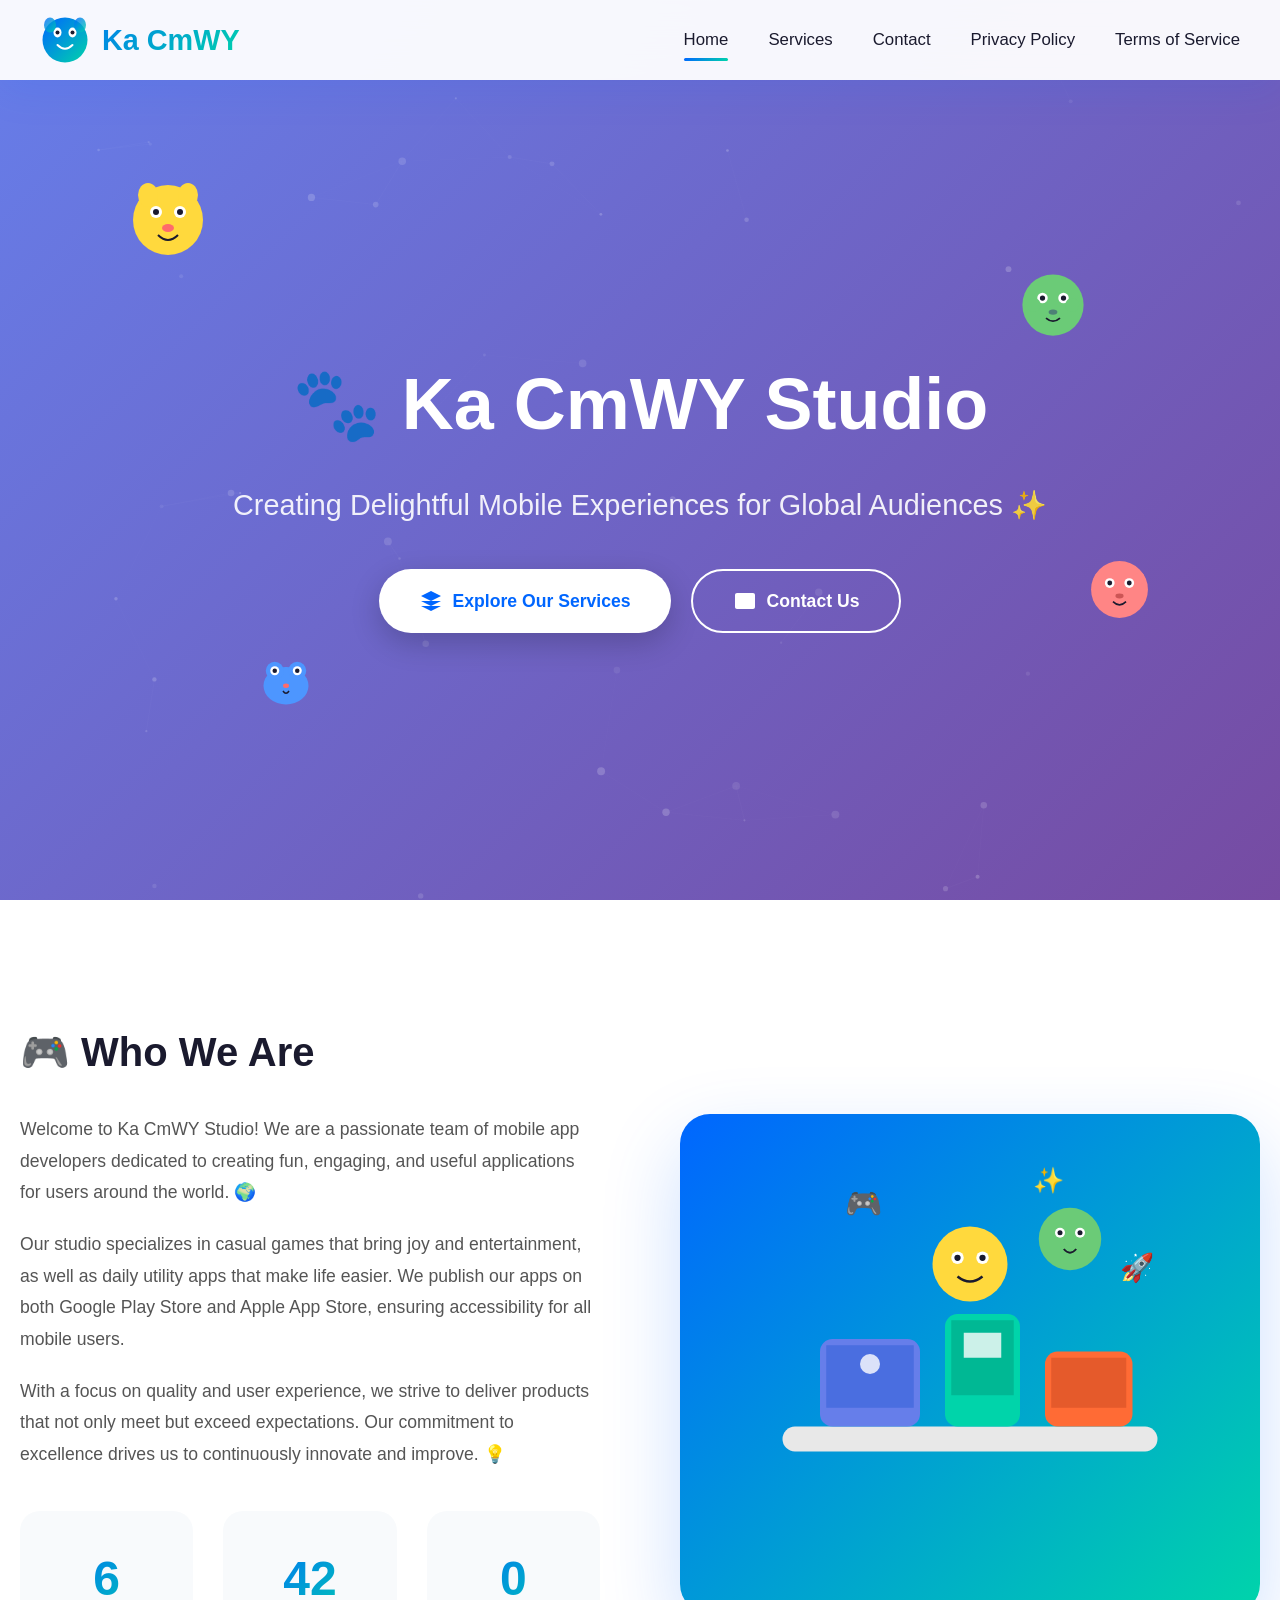
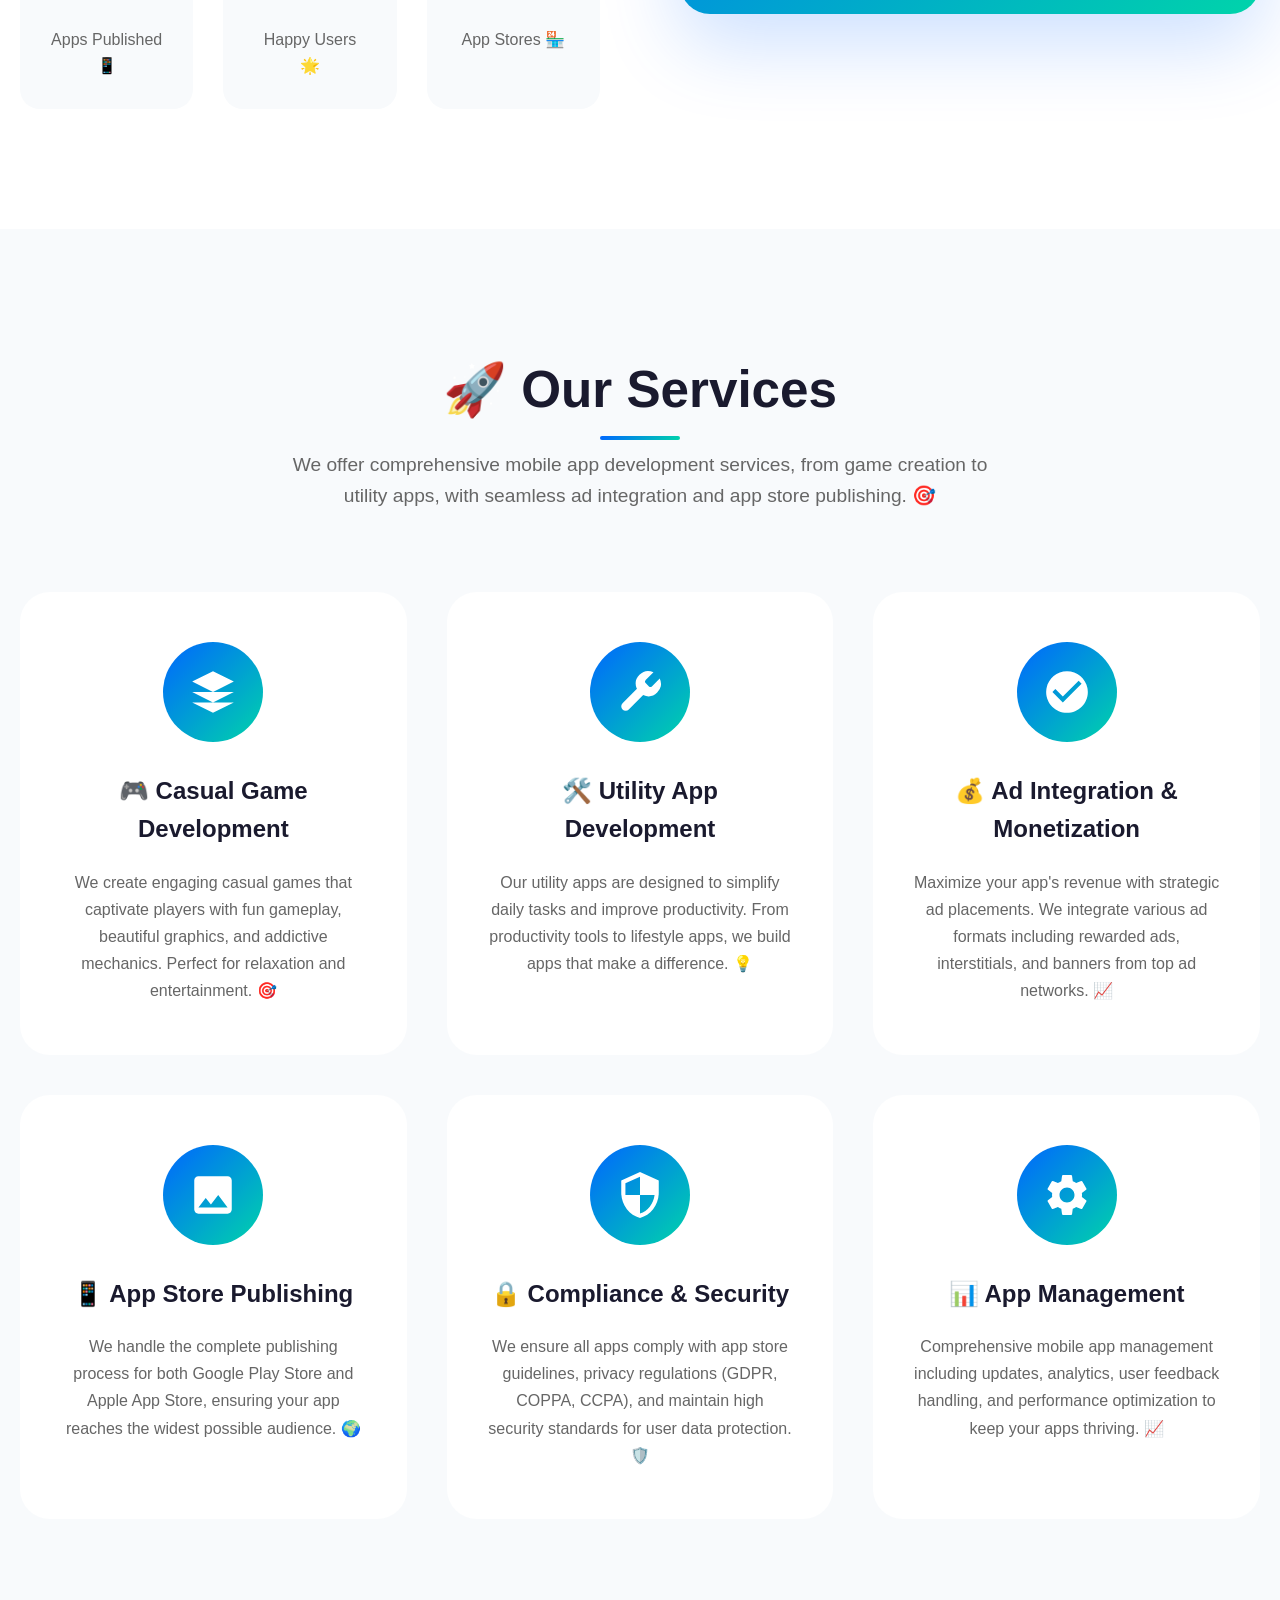
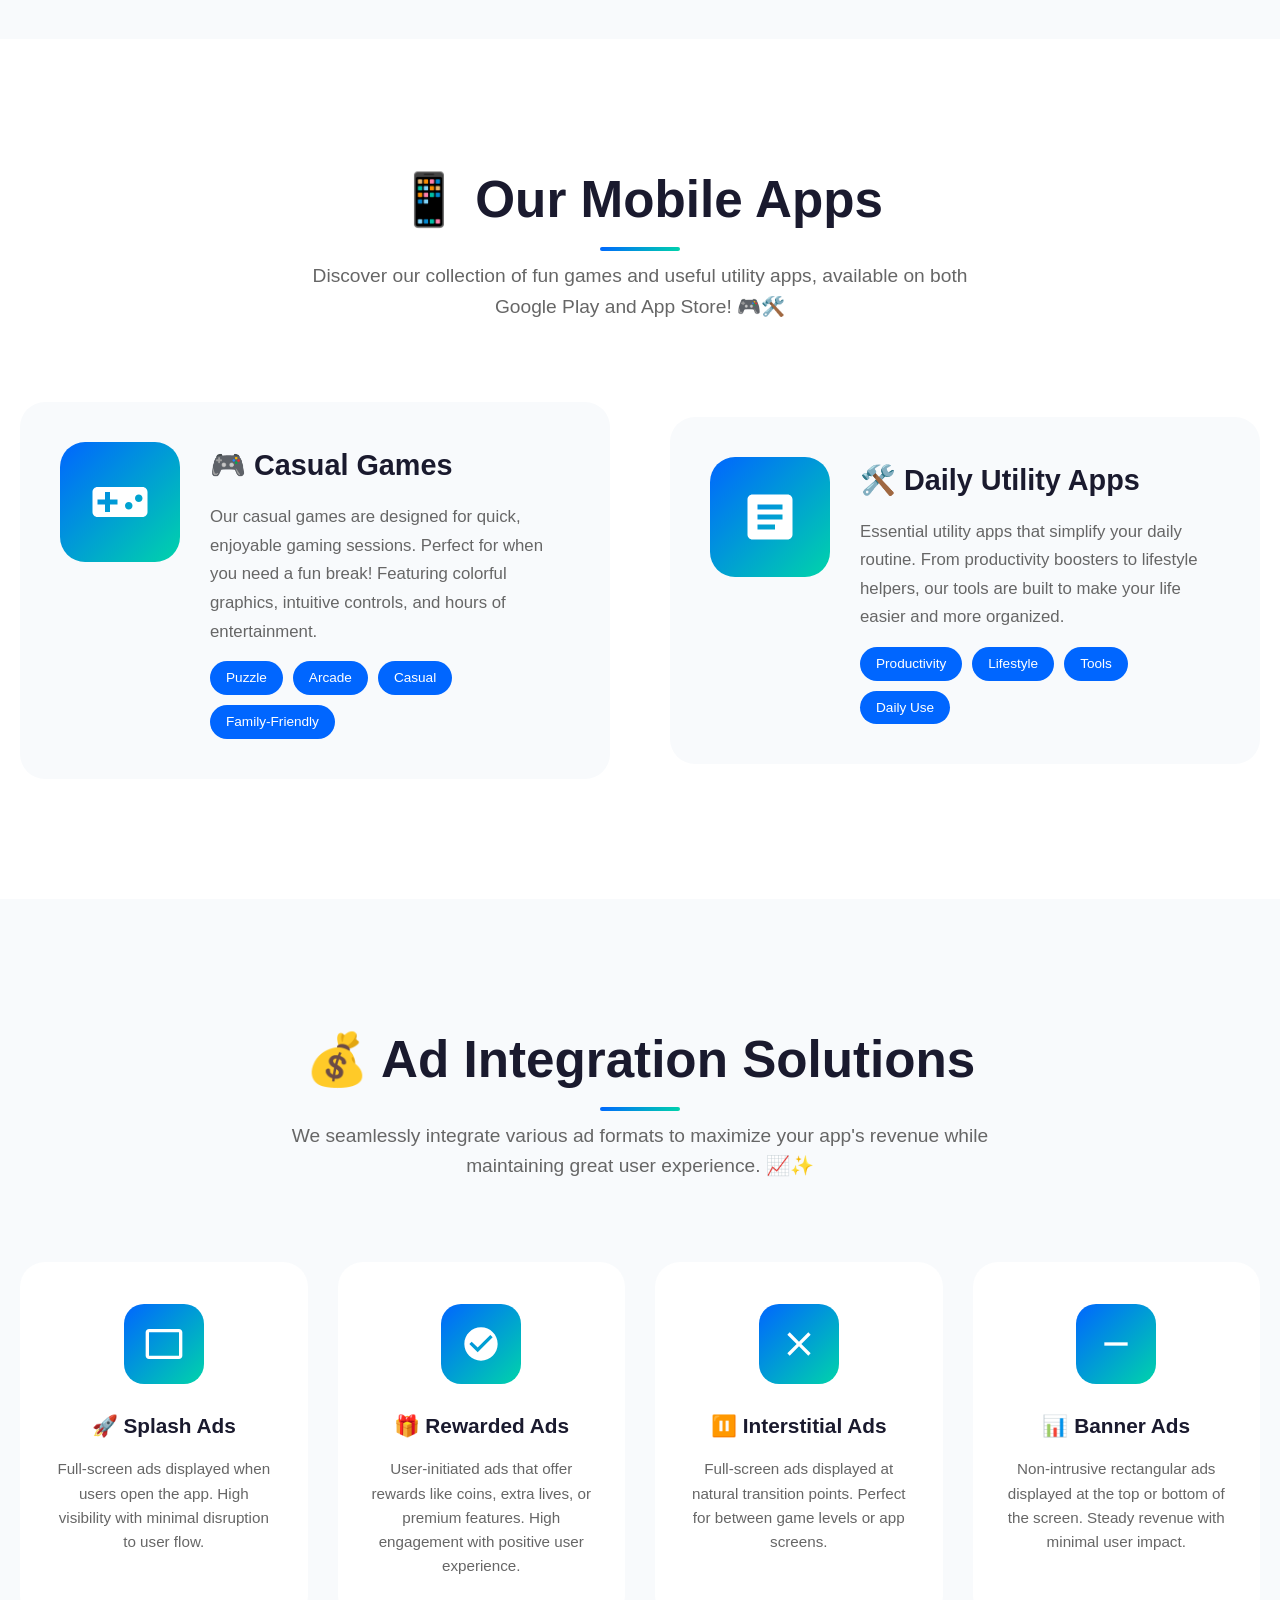
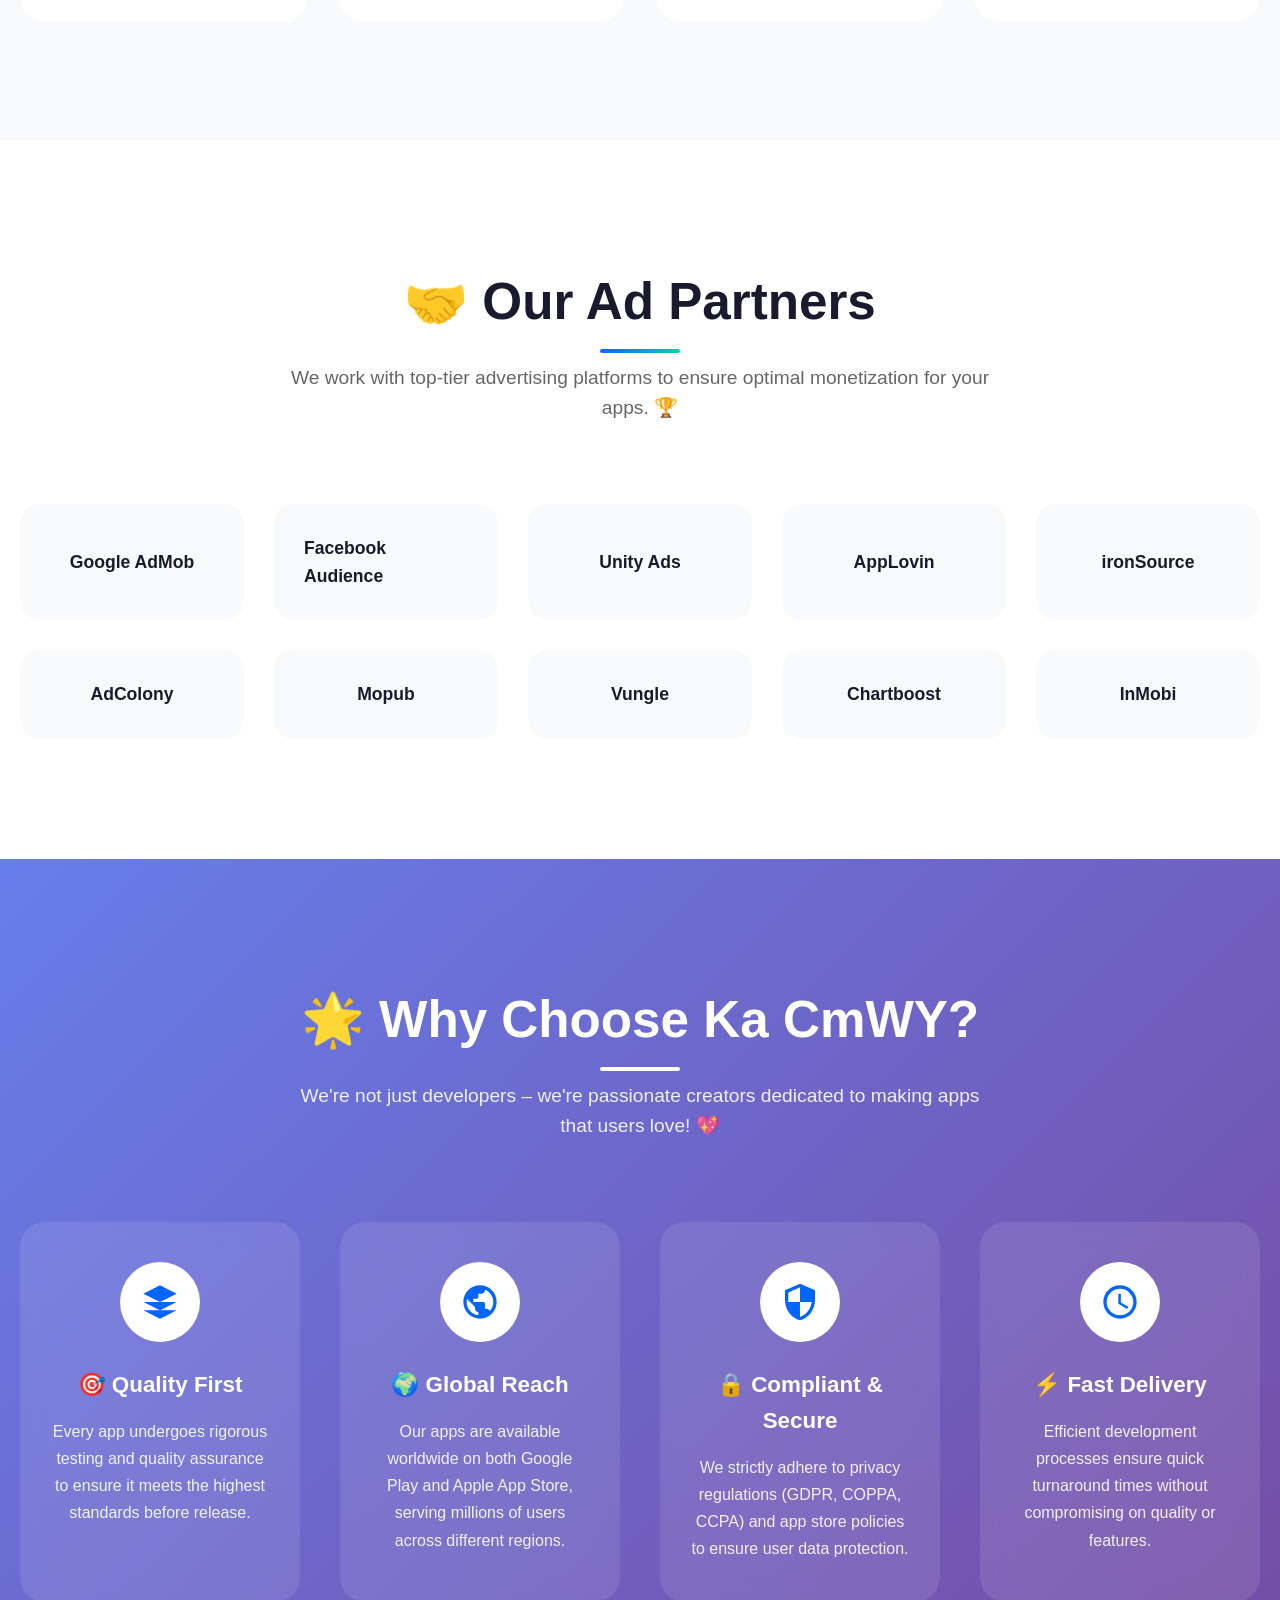
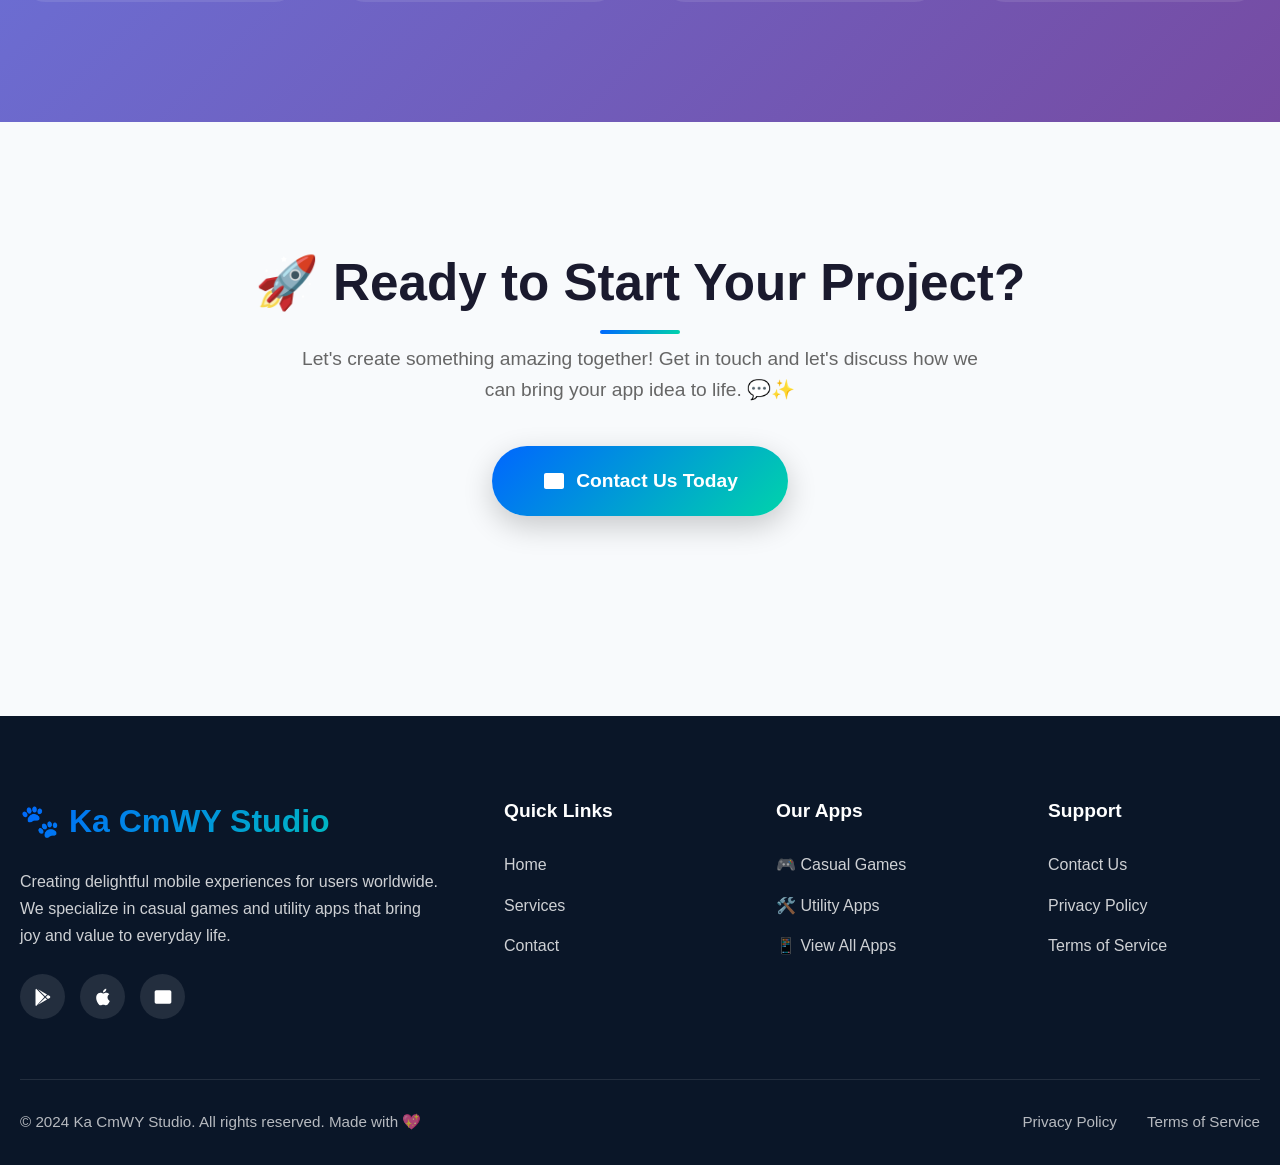
==== index.html @ 4467247e "Initial commit: Ka CmWY Studio website - Complete with all pages, privacy policy, terms of service, " ====
<!DOCTYPE html>
<html lang="en">
<head>
    <meta charset="UTF-8">
    <meta name="viewport" content="width=device-width, initial-scale=1.0">
    <meta name="description" content="Ka CmWY Studio - Creative mobile app development studio specializing in casual games and daily utility apps. Published on Google Play and App Store.">
    <meta name="keywords" content="mobile app development, casual games, utility apps, Android apps, iOS apps, Google Play, App Store, game development">
    <meta name="author" content="Ka CmWY Studio">
    <meta name="robots" content="index, follow">
    
    <!-- Open Graph / Facebook -->
    <meta property="og:type" content="website">
    <meta property="og:url" content="https://gwaosia.com/">
    <meta property="og:title" content="Ka CmWY Studio - Creative Mobile App Development">
    <meta property="og:description" content="Ka CmWY Studio - Creative mobile app development studio specializing in casual games and daily utility apps.">
    <meta property="og:image" content="https://gwaosia.com/images/og-image.png">
    
    <!-- Twitter -->
    <meta name="twitter:card" content="summary_large_image">
    <meta name="twitter:url" content="https://gwaosia.com/">
    <meta name="twitter:title" content="Ka CmWY Studio - Creative Mobile App Development">
    <meta name="twitter:description" content="Ka CmWY Studio - Creative mobile app development studio specializing in casual games and daily utility apps.">
    <meta name="twitter:image" content="https://gwaosia.com/images/og-image.png">
    
    <!-- Canonical URL -->
    <link rel="canonical" href="https://gwaosia.com/">
    
    <title>Ka CmWY Studio - Creative Mobile App Development</title>
    
    <!-- Favicon -->
    <link rel="icon" type="image/svg+xml" href="data:image/svg+xml,<svg xmlns='http://www.w3.org/2000/svg' viewBox='0 0 100 100'><text y='.9em' font-size='90'>🐾</text></svg>">
    
    <!-- Stylesheets -->
    <link rel="stylesheet" href="css/style.css">
    
    <!-- Structured Data -->
    <script type="application/ld+json">
    {
        "@context": "https://schema.org",
        "@type": "Organization",
        "name": "Ka CmWY Studio",
        "url": "https://gwaosia.com/",
        "logo": "https://gwaosia.com/images/logo.svg",
        "description": "Creative mobile app development studio specializing in casual games and daily utility apps.",
        "email": "kiann@arthurwisdom.lol",
        "sameAs": [
            "https://play.google.com/store/apps/dev?id=123456789",
            "https://apps.apple.com/us/developer/kacmwy-studio/id123456789"
        ]
    }
    </script>
</head>
<body>
    <!-- Navigation -->
    <nav class="navbar">
        <div class="nav-container">
            <a href="/" class="logo">
                <svg viewBox="0 0 100 100" width="50" height="50">
                    <circle cx="50" cy="50" r="45" fill="url(#logoGradient)"/>
                    <ellipse cx="35" cy="35" rx="8" ry="10" fill="white"/>
                    <ellipse cx="65" cy="35" rx="8" ry="10" fill="white"/>
                    <circle cx="35" cy="35" r="4" fill="#1A1A2E" class="animal-eyes"/>
                    <circle cx="65" cy="35" r="4" fill="#1A1A2E" class="animal-eyes"/>
                    <path d="M35 60 Q50 75 65 60" stroke="white" stroke-width="4" fill="none" stroke-linecap="round"/>
                    <ellipse cx="20" cy="20" rx="12" ry="15" fill="url(#logoGradient)" opacity="0.8"/>
                    <ellipse cx="80" cy="20" rx="12" ry="15" fill="url(#logoGradient)" opacity="0.8"/>
                    <defs>
                        <linearGradient id="logoGradient" x1="0%" y1="0%" x2="100%" y2="100%">
                            <stop offset="0%" style="stop-color:#0066FF"/>
                            <stop offset="100%" style="stop-color:#00D4AA"/>
                        </linearGradient>
                    </defs>
                </svg>
                Ka CmWY
            </a>
            
            <div class="nav-links">
                <a href="/" class="active">Home</a>
                <a href="services.html">Services</a>
                <a href="contact.html">Contact</a>
                <a href="privacy.html">Privacy Policy</a>
                <a href="terms.html">Terms of Service</a>
            </div>
            
            <div class="nav-toggle">
                <span></span>
                <span></span>
                <span></span>
            </div>
        </div>
    </nav>

    <!-- Hero Section -->
    <section class="hero">
        <!-- Cute Animal Decorations -->
        <div class="cute-animal cute-animal-1">
            <svg viewBox="0 0 80 80" width="80" height="80">
                <circle cx="40" cy="40" r="35" fill="#FFD93D"/>
                <circle cx="28" cy="32" r="6" fill="white"/>
                <circle cx="52" cy="32" r="6" fill="white"/>
                <circle cx="28" cy="32" r="3" fill="#1A1A2E" class="animal-eyes"/>
                <circle cx="52" cy="32" r="3" fill="#1A1A2E" class="animal-eyes"/>
                <ellipse cx="40" cy="48" rx="6" ry="4" fill="#FF6B6B"/>
                <path d="M30 55 Q40 65 50 55" stroke="#1A1A2E" stroke-width="2" fill="none"/>
                <ellipse cx="20" cy="15" rx="10" ry="12" fill="#FFD93D"/>
                <ellipse cx="60" cy="15" rx="10" ry="12" fill="#FFD93D"/>
            </svg>
        </div>
        
        <div class="cute-animal cute-animal-2">
            <svg viewBox="0 0 80 80" width="70" height="70">
                <circle cx="40" cy="40" r="35" fill="#6BCB77"/>
                <circle cx="28" cy="32" r="6" fill="white"/>
                <circle cx="52" cy="32" r="6" fill="white"/>
                <circle cx="28" cy="32" r="3" fill="#1A1A2E" class="animal-eyes"/>
                <circle cx="52" cy="32" r="3" fill="#1A1A2E" class="animal-eyes"/>
                <ellipse cx="40" cy="48" rx="5" ry="3" fill="#4D8076"/>
                <path d="M32 55 Q40 62 48 55" stroke="#1A1A2E" stroke-width="2" fill="none"/>
                <circle cx="18" cy="40" r="8" fill="#6BCB77"/>
                <circle cx="62" cy="40" r="8" fill="#6BCB77"/>
            </svg>
        </div>
        
        <div class="cute-animal cute-animal-3">
            <svg viewBox="0 0 80 80" width="60" height="60">
                <ellipse cx="40" cy="45" rx="30" ry="25" fill="#4D96FF"/>
                <circle cx="25" cy="25" r="12" fill="#4D96FF"/>
                <circle cx="55" cy="25" r="12" fill="#4D96FF"/>
                <circle cx="25" cy="25" r="6" fill="white"/>
                <circle cx="55" cy="25" r="6" fill="white"/>
                <circle cx="25" cy="25" r="3" fill="#1A1A2E" class="animal-eyes"/>
                <circle cx="55" cy="25" r="3" fill="#1A1A2E" class="animal-eyes"/>
                <ellipse cx="40" cy="45" rx="4" ry="3" fill="#FF6B6B"/>
                <path d="M36 52 Q40 58 44 52" stroke="#1A1A2E" stroke-width="2" fill="none"/>
            </svg>
        </div>
        
        <div class="cute-animal cute-animal-4">
            <svg viewBox="0 0 80 80" width="65" height="65">
                <circle cx="40" cy="40" r="35" fill="#FF8585"/>
                <circle cx="28" cy="32" r="6" fill="white"/>
                <circle cx="52" cy="32" r="6" fill="white"/>
                <circle cx="28" cy="32" r="3" fill="#1A1A2E" class="animal-eyes"/>
                <circle cx="52" cy="32" r="3" fill="#1A1A2E" class="animal-eyes"/>
                <ellipse cx="40" cy="48" rx="5" ry="3" fill="#CC5555"/>
                <path d="M32 55 Q40 63 48 55" stroke="#1A1A2E" stroke-width="2" fill="none"/>
                <path d="M15 30 Q10 20 20 25" stroke="#FF8585" stroke-width="8" fill="none" stroke-linecap="round"/>
                <path d="M65 30 Q70 20 60 25" stroke="#FF8585" stroke-width="8" fill="none" stroke-linecap="round"/>
            </svg>
        </div>
        
        <div class="hero-content">
            <h1 class="hero-title">🐾 Ka CmWY Studio</h1>
            <p class="hero-subtitle">Creating Delightful Mobile Experiences for Global Audiences ✨</p>
            <div class="hero-cta">
                <a href="services.html" class="btn btn-primary">
                    <svg viewBox="0 0 24 24" width="24" height="24" fill="currentColor">
                        <path d="M12 2L2 7l10 5 10-5-10-5zM2 17l10 5 10-5M2 12l10 5 10-5"/>
                    </svg>
                    Explore Our Services
                </a>
                <a href="contact.html" class="btn btn-secondary">
                    <svg viewBox="0 0 24 24" width="24" height="24" fill="currentColor">
                        <path d="M4 4h16c1.1 0 2 .9 2 2v12c0 1.1-.9 2-2 2H4c-1.1 0-2-.9-2-2V6c0-1.1.9-2 2-2z"/>
                        <polyline points="22,6 12,13 2,6"/>
                    </svg>
                    Contact Us
                </a>
            </div>
        </div>
    </section>

    <!-- About Section -->
    <section class="section about">
        <div class="container">
            <div class="about-content">
                <div class="about-text scroll-animate" data-animation="fadeInLeft">
                    <h3>🎮 Who We Are</h3>
                    <p>
                        Welcome to Ka CmWY Studio! We are a passionate team of mobile app developers dedicated to creating fun, engaging, and useful applications for users around the world. 🌍
                    </p>
                    <p>
                        Our studio specializes in casual games that bring joy and entertainment, as well as daily utility apps that make life easier. We publish our apps on both Google Play Store and Apple App Store, ensuring accessibility for all mobile users.
                    </p>
                    <p>
                        With a focus on quality and user experience, we strive to deliver products that not only meet but exceed expectations. Our commitment to excellence drives us to continuously innovate and improve. 💡
                    </p>
                    
                    <div class="about-stats">
                        <div class="stat-item">
                            <div class="stat-number" data-target="15">0</div>
                            <div class="stat-label">Apps Published 📱</div>
                        </div>
                        <div class="stat-item">
                            <div class="stat-number" data-target="100">0</div>
                            <div class="stat-label">Happy Users 🌟</div>
                        </div>
                        <div class="stat-item">
                            <div class="stat-number" data-target="2">0</div>
                            <div class="stat-label">App Stores 🏪</div>
                        </div>
                    </div>
                </div>
                
                <div class="about-visual scroll-animate" data-animation="fadeInRight">
                    <div class="about-image-container">
                        <div class="about-image">
                            <svg viewBox="0 0 400 400" width="100%" height="100%">
                                <!-- Studio workspace illustration -->
                                <rect x="50" y="250" width="300" height="20" fill="#E8E8E8" rx="10"/>
                                <rect x="80" y="180" width="80" height="70" fill="#667eea" rx="10"/>
                                <rect x="85" y="185" width="70" height="50" fill="#4A6EE0"/>
                                <circle cx="120" cy="200" r="8" fill="white" opacity="0.8"/>
                                
                                <rect x="180" y="160" width="60" height="90" fill="#00D4AA" rx="10"/>
                                <rect x="185" y="165" width="50" height="60" fill="#00B894"/>
                                <rect x="195" y="175" width="30" height="20" fill="white" opacity="0.8"/>
                                
                                <rect x="260" y="190" width="70" height="60" fill="#FF6B35" rx="10"/>
                                <rect x="265" y="195" width="60" height="40" fill="#E55A2B"/>
                                
                                <!-- Cute characters -->
                                <circle cx="200" cy="120" r="30" fill="#FFD93D"/>
                                <circle cx="190" cy="115" r="5" fill="white"/>
                                <circle cx="210" cy="115" r="5" fill="white"/>
                                <circle cx="190" cy="115" r="2.5" fill="#1A1A2E"/>
                                <circle cx="210" cy="115" r="2.5" fill="#1A1A2E"/>
                                <path d="M190 130 Q200 138 210 130" stroke="#1A1A2E" stroke-width="2" fill="none"/>
                                
                                <circle cx="280" cy="100" r="25" fill="#6BCB77"/>
                                <circle cx="272" cy="95" r="4" fill="white"/>
                                <circle cx="288" cy="95" r="4" fill="white"/>
                                <circle cx="272" cy="95" r="2" fill="#1A1A2E"/>
                                <circle cx="288" cy="95" r="2" fill="#1A1A2E"/>
                                <path d="M275 108 Q280 114 285 108" stroke="#1A1A2E" stroke-width="1.5" fill="none"/>
                                
                                <!-- Floating elements -->
                                <text x="100" y="80" font-size="24">🎮</text>
                                <text x="250" y="60" font-size="20">✨</text>
                                <text x="320" y="130" font-size="22">🚀</text>
                            </svg>
                        </div>
                    </div>
                </div>
            </div>
        </div>
    </section>

    <!-- Services Section -->
    <section class="section services">
        <div class="container">
            <div class="section-header scroll-animate">
                <h2 class="section-title">🚀 Our Services</h2>
                <p class="section-description">
                    We offer comprehensive mobile app development services, from game creation to utility apps, with seamless ad integration and app store publishing. 🎯
                </p>
            </div>
            
            <div class="services-grid">
                <div class="service-card scroll-animate" data-animation="fadeInUp">
                    <div class="service-icon">
                        <svg viewBox="0 0 24 24">
                            <path d="M12 2L2 7l10 5 10-5-10-5zM2 17l10 5 10-5M2 12l10 5 10-5"/>
                        </svg>
                    </div>
                    <h3 class="service-title">🎮 Casual Game Development</h3>
                    <p class="service-description">
                        We create engaging casual games that captivate players with fun gameplay, beautiful graphics, and addictive mechanics. Perfect for relaxation and entertainment. 🎯
                    </p>
                </div>
                
                <div class="service-card scroll-animate" data-animation="fadeInUp" style="animation-delay: 0.2s;">
                    <div class="service-icon">
                        <svg viewBox="0 0 24 24">
                            <path d="M14.7 6.3a1 1 0 0 0 0 1.4l1.6 1.6a1 1 0 0 0 1.4 0l3.77-3.77a6 6 0 0 1-7.94 7.94l-6.91 6.91a2.12 2.12 0 0 1-3-3l6.91-6.91a6 6 0 0 1 7.94-7.94l-3.76 3.76z"/>
                        </svg>
                    </div>
                    <h3 class="service-title">🛠️ Utility App Development</h3>
                    <p class="service-description">
                        Our utility apps are designed to simplify daily tasks and improve productivity. From productivity tools to lifestyle apps, we build apps that make a difference. 💡
                    </p>
                </div>
                
                <div class="service-card scroll-animate" data-animation="fadeInUp" style="animation-delay: 0.4s;">
                    <div class="service-icon">
                        <svg viewBox="0 0 24 24">
                            <path d="M12 2C6.48 2 2 6.48 2 12s4.48 10 10 10 10-4.48 10-10S17.52 2 12 2zm-2 15l-5-5 1.41-1.41L10 14.17l7.59-7.59L19 8l-9 9z"/>
                        </svg>
                    </div>
                    <h3 class="service-title">💰 Ad Integration & Monetization</h3>
                    <p class="service-description">
                        Maximize your app's revenue with strategic ad placements. We integrate various ad formats including rewarded ads, interstitials, and banners from top ad networks. 📈
                    </p>
                </div>
                
                <div class="service-card scroll-animate" data-animation="fadeInUp">
                    <div class="service-icon">
                        <svg viewBox="0 0 24 24">
                            <path d="M21 19V5c0-1.1-.9-2-2-2H5c-1.1 0-2 .9-2 2v14c0 1.1.9 2 2 2h14c1.1 0 2-.9 2-2zM8.5 13.5l2.5 3.01L14.5 12l4.5 6H5l3.5-4.5z"/>
                        </svg>
                    </div>
                    <h3 class="service-title">📱 App Store Publishing</h3>
                    <p class="service-description">
                        We handle the complete publishing process for both Google Play Store and Apple App Store, ensuring your app reaches the widest possible audience. 🌍
                    </p>
                </div>
                
                <div class="service-card scroll-animate" data-animation="fadeInUp" style="animation-delay: 0.2s;">
                    <div class="service-icon">
                        <svg viewBox="0 0 24 24">
                            <path d="M12 1L3 5v6c0 5.55 3.84 10.74 9 12 5.16-1.26 9-6.45 9-12V5l-9-4zm0 10.99h7c-.53 4.12-3.28 7.79-7 8.94V12H5V6.3l7-3.11v8.8z"/>
                        </svg>
                    </div>
                    <h3 class="service-title">🔒 Compliance & Security</h3>
                    <p class="service-description">
                        We ensure all apps comply with app store guidelines, privacy regulations (GDPR, COPPA, CCPA), and maintain high security standards for user data protection. 🛡️
                    </p>
                </div>
                
                <div class="service-card scroll-animate" data-animation="fadeInUp" style="animation-delay: 0.4s;">
                    <div class="service-icon">
                        <svg viewBox="0 0 24 24">
                            <path d="M19.14 12.94c.04-.31.06-.63.06-.94 0-.31-.02-.63-.06-.94l2.03-1.58c.18-.14.23-.41.12-.61l-1.92-3.32c-.12-.22-.37-.29-.59-.22l-2.39.96c-.5-.38-1.03-.7-1.62-.94l-.36-2.54c-.04-.24-.24-.41-.48-.41h-3.84c-.24 0-.43.17-.47.41l-.36 2.54c-.59.24-1.13.57-1.62.94l-2.39-.96c-.22-.08-.47 0-.59.22L2.74 8.87c-.12.21-.08.47.12.61l2.03 1.58c-.04.31-.06.63-.06.94s.02.63.06.94l-2.03 1.58c-.18.14-.23.41-.12.61l1.92 3.32c.12.22.37.29.59.22l2.39-.96c.5.38 1.03.7 1.62.94l.36 2.54c.05.24.24.41.48.41h3.84c.24 0 .44-.17.47-.41l.36-2.54c.59-.24 1.13-.56 1.62-.94l2.39.96c.22.08.47 0 .59-.22l1.92-3.32c.12-.22.07-.47-.12-.61l-2.01-1.58zM12 15.6c-1.98 0-3.6-1.62-3.6-3.6s1.62-3.6 3.6-3.6 3.6 1.62 3.6 3.6-1.62 3.6-3.6 3.6z"/>
                        </svg>
                    </div>
                    <h3 class="service-title">📊 App Management</h3>
                    <p class="service-description">
                        Comprehensive mobile app management including updates, analytics, user feedback handling, and performance optimization to keep your apps thriving. 📈
                    </p>
                </div>
            </div>
        </div>
    </section>

    <!-- Apps Showcase Section -->
    <section class="section apps-showcase">
        <div class="container">
            <div class="section-header scroll-animate">
                <h2 class="section-title">📱 Our Mobile Apps</h2>
                <p class="section-description">
                    Discover our collection of fun games and useful utility apps, available on both Google Play and App Store! 🎮🛠️
                </p>
            </div>
            
            <div class="apps-grid">
                <div class="app-item scroll-animate" data-animation="fadeInLeft">
                    <div class="app-icon-large">
                        <svg viewBox="0 0 24 24">
                            <path d="M21 6H3c-1.1 0-2 .9-2 2v8c0 1.1.9 2 2 2h18c1.1 0 2-.9 2-2V8c0-1.1-.9-2-2-2zm-10 7H8v3H6v-3H3v-2h3V8h2v3h3v2zm4.5 2c-.83 0-1.5-.67-1.5-1.5s.67-1.5 1.5-1.5 1.5.67 1.5 1.5-.67 1.5-1.5 1.5zm4-3c-.83 0-1.5-.67-1.5-1.5S18.67 9 19.5 9s1.5.67 1.5 1.5-.67 1.5-1.5 1.5z"/>
                        </svg>
                    </div>
                    <div class="app-info">
                        <h3>🎮 Casual Games</h3>
                        <p>
                            Our casual games are designed for quick, enjoyable gaming sessions. Perfect for when you need a fun break! Featuring colorful graphics, intuitive controls, and hours of entertainment.
                        </p>
                        <div class="app-tags">
                            <span class="app-tag">Puzzle</span>
                            <span class="app-tag">Arcade</span>
                            <span class="app-tag">Casual</span>
                            <span class="app-tag">Family-Friendly</span>
                        </div>
                    </div>
                </div>
                
                <div class="app-item scroll-animate" data-animation="fadeInRight">
                    <div class="app-icon-large">
                        <svg viewBox="0 0 24 24">
                            <path d="M19 3H5c-1.1 0-2 .9-2 2v14c0 1.1.9 2 2 2h14c1.1 0 2-.9 2-2V5c0-1.1-.9-2-2-2zm-5 14H7v-2h7v2zm3-4H7v-2h10v2zm0-4H7V7h10v2z"/>
                        </svg>
                    </div>
                    <div class="app-info">
                        <h3>🛠️ Daily Utility Apps</h3>
                        <p>
                            Essential utility apps that simplify your daily routine. From productivity boosters to lifestyle helpers, our tools are built to make your life easier and more organized.
                        </p>
                        <div class="app-tags">
                            <span class="app-tag">Productivity</span>
                            <span class="app-tag">Lifestyle</span>
                            <span class="app-tag">Tools</span>
                            <span class="app-tag">Daily Use</span>
                        </div>
                    </div>
                </div>
            </div>
        </div>
    </section>

    <!-- Ad Types Section -->
    <section class="section ad-types">
        <div class="container">
            <div class="section-header scroll-animate">
                <h2 class="section-title">💰 Ad Integration Solutions</h2>
                <p class="section-description">
                    We seamlessly integrate various ad formats to maximize your app's revenue while maintaining great user experience. 📈✨
                </p>
            </div>
            
            <div class="ad-types-grid">
                <div class="ad-type-card scroll-animate" data-animation="scaleIn">
                    <div class="ad-type-icon">
                        <svg viewBox="0 0 24 24">
                            <path d="M21 3H3c-1.1 0-2 .9-2 2v14c0 1.1.9 2 2 2h18c1.1 0 2-.9 2-2V5c0-1.1-.9-2-2-2zm0 16H3V5h18v14z"/>
                        </svg>
                    </div>
                    <h3 class="ad-type-title">🚀 Splash Ads</h3>
                    <p class="ad-type-description">
                        Full-screen ads displayed when users open the app. High visibility with minimal disruption to user flow.
                    </p>
                </div>
                
                <div class="ad-type-card scroll-animate" data-animation="scaleIn" style="animation-delay: 0.2s;">
                    <div class="ad-type-icon">
                        <svg viewBox="0 0 24 24">
                            <path d="M12 2C6.48 2 2 6.48 2 12s4.48 10 10 10 10-4.48 10-10S17.52 2 12 2zm-2 15l-5-5 1.41-1.41L10 14.17l7.59-7.59L19 8l-9 9z"/>
                        </svg>
                    </div>
                    <h3 class="ad-type-title">🎁 Rewarded Ads</h3>
                    <p class="ad-type-description">
                        User-initiated ads that offer rewards like coins, extra lives, or premium features. High engagement with positive user experience.
                    </p>
                </div>
                
                <div class="ad-type-card scroll-animate" data-animation="scaleIn" style="animation-delay: 0.4s;">
                    <div class="ad-type-icon">
                        <svg viewBox="0 0 24 24">
                            <path d="M19 6.41L17.59 5 12 10.59 6.41 5 5 6.41 10.59 12 5 17.59 6.41 19 12 13.41 17.59 19 19 17.59 13.41 12z"/>
                        </svg>
                    </div>
                    <h3 class="ad-type-title">⏸️ Interstitial Ads</h3>
                    <p class="ad-type-description">
                        Full-screen ads displayed at natural transition points. Perfect for between game levels or app screens.
                    </p>
                </div>
                
                <div class="ad-type-card scroll-animate" data-animation="scaleIn" style="animation-delay: 0.6s;">
                    <div class="ad-type-icon">
                        <svg viewBox="0 0 24 24">
                            <path d="M19 13H5v-2h14v2z"/>
                        </svg>
                    </div>
                    <h3 class="ad-type-title">📊 Banner Ads</h3>
                    <p class="ad-type-description">
                        Non-intrusive rectangular ads displayed at the top or bottom of the screen. Steady revenue with minimal user impact.
                    </p>
                </div>
            </div>
        </div>
    </section>

    <!-- Ad Partners Section -->
    <section class="section partners">
        <div class="container">
            <div class="section-header scroll-animate">
                <h2 class="section-title">🤝 Our Ad Partners</h2>
                <p class="section-description">
                    We work with top-tier advertising platforms to ensure optimal monetization for your apps. 🏆
                </p>
            </div>
            
            <div class="partners-grid">
                <div class="partner-item scroll-animate" data-animation="fadeInUp">
                    <span class="partner-name">Google AdMob</span>
                </div>
                <div class="partner-item scroll-animate" data-animation="fadeInUp" style="animation-delay: 0.1s;">
                    <span class="partner-name">Facebook Audience</span>
                </div>
                <div class="partner-item scroll-animate" data-animation="fadeInUp" style="animation-delay: 0.2s;">
                    <span class="partner-name">Unity Ads</span>
                </div>
                <div class="partner-item scroll-animate" data-animation="fadeInUp" style="animation-delay: 0.3s;">
                    <span class="partner-name">AppLovin</span>
                </div>
                <div class="partner-item scroll-animate" data-animation="fadeInUp" style="animation-delay: 0.4s;">
                    <span class="partner-name">ironSource</span>
                </div>
                <div class="partner-item scroll-animate" data-animation="fadeInUp">
                    <span class="partner-name">AdColony</span>
                </div>
                <div class="partner-item scroll-animate" data-animation="fadeInUp" style="animation-delay: 0.1s;">
                    <span class="partner-name">Mopub</span>
                </div>
                <div class="partner-item scroll-animate" data-animation="fadeInUp" style="animation-delay: 0.2s;">
                    <span class="partner-name">Vungle</span>
                </div>
                <div class="partner-item scroll-animate" data-animation="fadeInUp" style="animation-delay: 0.3s;">
                    <span class="partner-name">Chartboost</span>
                </div>
                <div class="partner-item scroll-animate" data-animation="fadeInUp" style="animation-delay: 0.4s;">
                    <span class="partner-name">InMobi</span>
                </div>
            </div>
        </div>
    </section>

    <!-- Why Choose Us Section -->
    <section class="section why-us">
        <div class="container">
            <div class="section-header scroll-animate">
                <h2 class="section-title">🌟 Why Choose Ka CmWY?</h2>
                <p class="section-description">
                    We're not just developers – we're passionate creators dedicated to making apps that users love! 💖
                </p>
            </div>
            
            <div class="why-us-grid">
                <div class="why-us-item scroll-animate" data-animation="fadeInUp">
                    <div class="why-us-icon">
                        <svg viewBox="0 0 24 24">
                            <path d="M12 2L2 7l10 5 10-5-10-5zM2 17l10 5 10-5M2 12l10 5 10-5"/>
                        </svg>
                    </div>
                    <h3 class="why-us-title">🎯 Quality First</h3>
                    <p class="why-us-text">
                        Every app undergoes rigorous testing and quality assurance to ensure it meets the highest standards before release.
                    </p>
                </div>
                
                <div class="why-us-item scroll-animate" data-animation="fadeInUp" style="animation-delay: 0.2s;">
                    <div class="why-us-icon">
                        <svg viewBox="0 0 24 24">
                            <path d="M12 2C6.48 2 2 6.48 2 12s4.48 10 10 10 10-4.48 10-10S17.52 2 12 2zm-1 17.93c-3.95-.49-7-3.85-7-7.93 0-.62.08-1.21.21-1.79L9 15v1c0 1.1.9 2 2 2v1.93zm6.9-2.54c-.26-.81-1-1.39-1.9-1.39h-1v-3c0-.55-.45-1-1-1H8v-2h2c.55 0 1-.45 1-1V7h2c1.1 0 2-.9 2-2v-.41c2.93 1.19 5 4.06 5 7.41 0 2.08-.8 3.97-2.1 5.39z"/>
                        </svg>
                    </div>
                    <h3 class="why-us-title">🌍 Global Reach</h3>
                    <p class="why-us-text">
                        Our apps are available worldwide on both Google Play and Apple App Store, serving millions of users across different regions.
                    </p>
                </div>
                
                <div class="why-us-item scroll-animate" data-animation="fadeInUp" style="animation-delay: 0.4s;">
                    <div class="why-us-icon">
                        <svg viewBox="0 0 24 24">
                            <path d="M12 1L3 5v6c0 5.55 3.84 10.74 9 12 5.16-1.26 9-6.45 9-12V5l-9-4zm0 10.99h7c-.53 4.12-3.28 7.79-7 8.94V12H5V6.3l7-3.11v8.8z"/>
                        </svg>
                    </div>
                    <h3 class="why-us-title">🔒 Compliant & Secure</h3>
                    <p class="why-us-text">
                        We strictly adhere to privacy regulations (GDPR, COPPA, CCPA) and app store policies to ensure user data protection.
                    </p>
                </div>
                
                <div class="why-us-item scroll-animate" data-animation="fadeInUp" style="animation-delay: 0.6s;">
                    <div class="why-us-icon">
                        <svg viewBox="0 0 24 24">
                            <path d="M11.99 2C6.47 2 2 6.48 2 12s4.47 10 9.99 10C17.52 22 22 17.52 22 12S17.52 2 11.99 2zM12 20c-4.42 0-8-3.58-8-8s3.58-8 8-8 8 3.58 8 8-3.58 8-8 8zm.5-13H11v6l5.25 3.15.75-1.23-4.5-2.67z"/>
                        </svg>
                    </div>
                    <h3 class="why-us-title">⚡ Fast Delivery</h3>
                    <p class="why-us-text">
                        Efficient development processes ensure quick turnaround times without compromising on quality or features.
                    </p>
                </div>
            </div>
        </div>
    </section>

    <!-- CTA Section -->
    <section class="section" style="background: var(--background-light);">
        <div class="container">
            <div class="section-header scroll-animate">
                <h2 class="section-title">🚀 Ready to Start Your Project?</h2>
                <p class="section-description">
                    Let's create something amazing together! Get in touch and let's discuss how we can bring your app idea to life. 💬✨
                </p>
                <div style="margin-top: 40px;">
                    <a href="contact.html" class="btn btn-primary" style="background: var(--gradient-primary); color: white; padding: 20px 50px; font-size: 1.2rem;">
                        <svg viewBox="0 0 24 24" width="24" height="24" fill="currentColor">
                            <path d="M4 4h16c1.1 0 2 .9 2 2v12c0 1.1-.9 2-2 2H4c-1.1 0-2-.9-2-2V6c0-1.1.9-2 2-2z"/>
                            <polyline points="22,6 12,13 2,6"/>
                        </svg>
                        Contact Us Today
                    </a>
                </div>
            </div>
        </div>
    </section>

    <!-- Footer -->
    <footer class="footer">
        <div class="container">
            <div class="footer-content">
                <div class="footer-brand">
                    <h3>🐾 Ka CmWY Studio</h3>
                    <p>
                        Creating delightful mobile experiences for users worldwide. We specialize in casual games and utility apps that bring joy and value to everyday life.
                    </p>
                    <div class="footer-social">
                        <a href="#" class="social-link" aria-label="Google Play">
                            <svg viewBox="0 0 24 24">
                                <path d="M3 20.5v-17c0-.59.34-1.11.84-1.35L13.69 12l-9.85 10.85c-.5-.24-.84-.76-.84-1.35zm13.81-5.38L6.05 21.34l8.49-8.49 2.27 2.27zm3.35-4.31c.34.27.59.69.59 1.19s-.22.9-.57 1.18l-2.29 1.32-2.5-2.5 2.5-2.5 2.27 1.31zM6.05 2.66l10.76 6.22-2.27 2.27L6.05 2.66z"/>
                            </svg>
                        </a>
                        <a href="#" class="social-link" aria-label="App Store">
                            <svg viewBox="0 0 24 24">
                                <path d="M18.71 19.5c-.83 1.24-1.71 2.45-3.05 2.47-1.34.03-1.77-.79-3.29-.79-1.53 0-2 .77-3.27.82-1.31.05-2.3-1.32-3.14-2.53C4.25 17 2.94 12.45 4.7 9.39c.87-1.52 2.43-2.48 4.12-2.51 1.28-.02 2.5.87 3.29.87.78 0 2.26-1.07 3.81-.91.65.03 2.47.26 3.64 1.98-.09.06-2.17 1.28-2.15 3.81.03 3.02 2.65 4.03 2.68 4.04-.03.07-.42 1.44-1.38 2.83M13 3.5c.73-.83 1.94-1.46 2.94-1.5.13 1.17-.34 2.35-1.04 3.19-.69.85-1.83 1.51-2.95 1.42-.15-1.15.41-2.35 1.05-3.11z"/>
                            </svg>
                        </a>
                        <a href="#" class="social-link" aria-label="Email">
                            <svg viewBox="0 0 24 24">
                                <path d="M4 4h16c1.1 0 2 .9 2 2v12c0 1.1-.9 2-2 2H4c-1.1 0-2-.9-2-2V6c0-1.1.9-2 2-2z"/>
                                <polyline points="22,6 12,13 2,6"/>
                            </svg>
                        </a>
                    </div>
                </div>
                
                <div class="footer-links">
                    <h4>Quick Links</h4>
                    <ul>
                        <li><a href="/">Home</a></li>
                        <li><a href="services.html">Services</a></li>
                        <li><a href="contact.html">Contact</a></li>
                    </ul>
                </div>
                
                <div class="footer-links">
                    <h4>Our Apps</h4>
                    <ul>
                        <li><a href="#">🎮 Casual Games</a></li>
                        <li><a href="#">🛠️ Utility Apps</a></li>
                        <li><a href="#">📱 View All Apps</a></li>
                    </ul>
                </div>
                
                <div class="footer-links">
                    <h4>Support</h4>
                    <ul>
                        <li><a href="contact.html">Contact Us</a></li>
                        <li><a href="privacy.html">Privacy Policy</a></li>
                        <li><a href="terms.html">Terms of Service</a></li>
                    </ul>
                </div>
            </div>
            
            <div class="footer-bottom">
                <p>&copy; 2024 Ka CmWY Studio. All rights reserved. Made with 💖</p>
                <div class="legal-links">
                    <a href="privacy.html">Privacy Policy</a>
                    <a href="terms.html">Terms of Service</a>
                </div>
            </div>
        </div>
    </footer>

    <!-- Scripts -->
    <script src="js/main.js"></script>
</body>
</html>
---- css/style.css ----
/* Ka CmWY Studio Website Styles */
/* Main Styles - BYD-inspired with cute animals theme */

/* ===== CSS Variables ===== */
:root {
    --primary-color: #0066FF;
    --secondary-color: #00D4AA;
    --accent-color: #FF6B35;
    --background-light: #F8FAFC;
    --background-dark: #0A1628;
    --text-dark: #1A1A2E;
    --text-light: #FFFFFF;
    --gradient-primary: linear-gradient(135deg, #0066FF 0%, #00D4AA 100%);
    --gradient-hero: linear-gradient(135deg, #667eea 0%, #764ba2 100%);
    --shadow-soft: 0 10px 40px rgba(0, 102, 255, 0.1);
    --shadow-medium: 0 20px 60px rgba(0, 102, 255, 0.15);
    --shadow-hard: 0 30px 80px rgba(0, 102, 255, 0.2);
    --transition-smooth: all 0.4s cubic-bezier(0.4, 0, 0.2, 1);
    --transition-bounce: all 0.6s cubic-bezier(0.68, -0.55, 0.265, 1.55);
}

/* ===== Reset & Base ===== */
* {
    margin: 0;
    padding: 0;
    box-sizing: border-box;
}

html {
    scroll-behavior: smooth;
    font-size: 16px;
}

body {
    font-family: 'Segoe UI', Tahoma, Geneva, Verdana, sans-serif;
    line-height: 1.6;
    color: var(--text-dark);
    background-color: var(--background-light);
    overflow-x: hidden;
}

a {
    text-decoration: none;
    color: inherit;
    transition: var(--transition-smooth);
}

ul {
    list-style: none;
}

img {
    max-width: 100%;
    height: auto;
}

.container {
    max-width: 1400px;
    margin: 0 auto;
    padding: 0 20px;
}

/* ===== Navigation ===== */
.navbar {
    position: fixed;
    top: 0;
    left: 0;
    right: 0;
    z-index: 1000;
    background: rgba(255, 255, 255, 0.95);
    backdrop-filter: blur(20px);
    box-shadow: var(--shadow-soft);
    transition: var(--transition-smooth);
}

.navbar.scrolled {
    background: rgba(255, 255, 255, 1);
    box-shadow: var(--shadow-medium);
}

.nav-container {
    max-width: 1400px;
    margin: 0 auto;
    padding: 0 40px;
    display: flex;
    justify-content: space-between;
    align-items: center;
    height: 80px;
}

.logo {
    display: flex;
    align-items: center;
    gap: 12px;
    font-size: 1.8rem;
    font-weight: 700;
    background: var(--gradient-primary);
    -webkit-background-clip: text;
    -webkit-text-fill-color: transparent;
    background-clip: text;
}

.logo svg {
    width: 50px;
    height: 50px;
}

.nav-links {
    display: flex;
    gap: 40px;
    align-items: center;
}

.nav-links a {
    font-weight: 500;
    font-size: 1.05rem;
    position: relative;
    padding: 8px 0;
}

.nav-links a::after {
    content: '';
    position: absolute;
    bottom: 0;
    left: 0;
    width: 0;
    height: 3px;
    background: var(--gradient-primary);
    transition: var(--transition-smooth);
    border-radius: 2px;
}

.nav-links a:hover::after,
.nav-links a.active::after {
    width: 100%;
}

.nav-links a:hover {
    color: var(--primary-color);
}

.nav-toggle {
    display: none;
    flex-direction: column;
    gap: 6px;
    cursor: pointer;
    padding: 10px;
}

.nav-toggle span {
    width: 28px;
    height: 3px;
    background: var(--text-dark);
    transition: var(--transition-smooth);
    border-radius: 3px;
}

/* ===== Hero Section ===== */
.hero {
    min-height: 100vh;
    display: flex;
    align-items: center;
    justify-content: center;
    background: var(--gradient-hero);
    position: relative;
    overflow: hidden;
    padding-top: 80px;
}

.hero-bg-animation {
    position: absolute;
    top: 0;
    left: 0;
    width: 100%;
    height: 100%;
    pointer-events: none;
}

.hero-content {
    text-align: center;
    z-index: 10;
    padding: 40px 20px;
}

.hero-title {
    font-size: 4.5rem;
    font-weight: 800;
    color: var(--text-light);
    margin-bottom: 20px;
    animation: fadeInUp 1s ease-out;
}

.hero-subtitle {
    font-size: 1.8rem;
    color: rgba(255, 255, 255, 0.9);
    margin-bottom: 40px;
    animation: fadeInUp 1s ease-out 0.2s both;
}

.hero-cta {
    display: inline-flex;
    gap: 20px;
    animation: fadeInUp 1s ease-out 0.4s both;
}

.btn {
    padding: 16px 40px;
    font-size: 1.1rem;
    font-weight: 600;
    border-radius: 50px;
    cursor: pointer;
    transition: var(--transition-bounce);
    border: none;
    display: inline-flex;
    align-items: center;
    gap: 10px;
}

.btn-primary {
    background: var(--text-light);
    color: var(--primary-color);
    box-shadow: 0 10px 30px rgba(0, 0, 0, 0.2);
}

.btn-primary:hover {
    transform: translateY(-5px) scale(1.05);
    box-shadow: 0 20px 50px rgba(0, 0, 0, 0.3);
}

.btn-secondary {
    background: transparent;
    color: var(--text-light);
    border: 2px solid var(--text-light);
}

.btn-secondary:hover {
    background: var(--text-light);
    color: var(--primary-color);
    transform: translateY(-5px) scale(1.05);
}

/* ===== Cute Animal Animations ===== */
.cute-animal {
    position: absolute;
    animation: float 6s ease-in-out infinite;
}

.cute-animal-1 {
    top: 20%;
    left: 10%;
    animation-delay: 0s;
}

.cute-animal-2 {
    top: 30%;
    right: 15%;
    animation-delay: 1s;
}

.cute-animal-3 {
    bottom: 20%;
    left: 20%;
    animation-delay: 2s;
}

.cute-animal-4 {
    bottom: 30%;
    right: 10%;
    animation-delay: 3s;
}

@keyframes float {
    0%, 100% {
        transform: translateY(0px) rotate(0deg);
    }
    25% {
        transform: translateY(-20px) rotate(5deg);
    }
    50% {
        transform: translateY(-10px) rotate(0deg);
    }
    75% {
        transform: translateY(-25px) rotate(-5deg);
    }
}

@keyframes blink {
    0%, 90%, 100% {
        transform: scaleY(1);
    }
    95% {
        transform: scaleY(0.1);
    }
}

.animal-eyes {
    animation: blink 4s ease-in-out infinite;
}

/* ===== Sections ===== */
.section {
    padding: 120px 0;
    position: relative;
}

.section-header {
    text-align: center;
    margin-bottom: 80px;
}

.section-title {
    font-size: 3.2rem;
    font-weight: 700;
    color: var(--text-dark);
    margin-bottom: 20px;
    position: relative;
    display: inline-block;
}

.section-title::after {
    content: '';
    position: absolute;
    bottom: -10px;
    left: 50%;
    transform: translateX(-50%);
    width: 80px;
    height: 4px;
    background: var(--gradient-primary);
    border-radius: 2px;
}

.section-description {
    font-size: 1.2rem;
    color: #666;
    max-width: 700px;
    margin: 0 auto;
}

/* ===== About Section ===== */
.about {
    background: var(--text-light);
}

.about-content {
    display: grid;
    grid-template-columns: 1fr 1fr;
    gap: 80px;
    align-items: center;
}

.about-text h3 {
    font-size: 2.5rem;
    margin-bottom: 30px;
    color: var(--text-dark);
}

.about-text p {
    font-size: 1.1rem;
    color: #555;
    margin-bottom: 20px;
    line-height: 1.8;
}

.about-stats {
    display: grid;
    grid-template-columns: repeat(3, 1fr);
    gap: 30px;
    margin-top: 40px;
}

.stat-item {
    text-align: center;
    padding: 30px;
    background: var(--background-light);
    border-radius: 20px;
    transition: var(--transition-bounce);
}

.stat-item:hover {
    transform: translateY(-10px);
    box-shadow: var(--shadow-medium);
}

.stat-number {
    font-size: 3rem;
    font-weight: 800;
    background: var(--gradient-primary);
    -webkit-background-clip: text;
    -webkit-text-fill-color: transparent;
    background-clip: text;
    margin-bottom: 10px;
}

.stat-label {
    font-size: 1rem;
    color: #666;
    font-weight: 500;
}

.about-visual {
    position: relative;
}

.about-image-container {
    position: relative;
    border-radius: 30px;
    overflow: hidden;
    box-shadow: var(--shadow-hard);
}

.about-image {
    width: 100%;
    height: 500px;
    background: var(--gradient-primary);
    display: flex;
    align-items: center;
    justify-content: center;
}

/* ===== Services Section ===== */
.services {
    background: var(--background-light);
}

.services-grid {
    display: grid;
    grid-template-columns: repeat(3, 1fr);
    gap: 40px;
}

.service-card {
    background: var(--text-light);
    padding: 50px 40px;
    border-radius: 30px;
    text-align: center;
    transition: var(--transition-bounce);
    position: relative;
    overflow: hidden;
}

.service-card::before {
    content: '';
    position: absolute;
    top: 0;
    left: 0;
    width: 100%;
    height: 5px;
    background: var(--gradient-primary);
    transform: scaleX(0);
    transition: var(--transition-smooth);
}

.service-card:hover::before {
    transform: scaleX(1);
}

.service-card:hover {
    transform: translateY(-15px);
    box-shadow: var(--shadow-hard);
}

.service-icon {
    width: 100px;
    height: 100px;
    margin: 0 auto 30px;
    background: var(--gradient-primary);
    border-radius: 50%;
    display: flex;
    align-items: center;
    justify-content: center;
    transition: var(--transition-bounce);
}

.service-card:hover .service-icon {
    transform: scale(1.1) rotate(10deg);
}

.service-icon svg {
    width: 50px;
    height: 50px;
    fill: var(--text-light);
}

.service-title {
    font-size: 1.5rem;
    font-weight: 700;
    margin-bottom: 20px;
    color: var(--text-dark);
}

.service-description {
    font-size: 1rem;
    color: #666;
    line-height: 1.7;
}

/* ===== Apps Showcase ===== */
.apps-showcase {
    background: var(--text-light);
}

.apps-grid {
    display: grid;
    grid-template-columns: repeat(2, 1fr);
    gap: 60px;
    align-items: center;
}

.app-item {
    display: flex;
    gap: 30px;
    padding: 40px;
    background: var(--background-light);
    border-radius: 25px;
    transition: var(--transition-bounce);
}

.app-item:hover {
    transform: translateX(20px);
    box-shadow: var(--shadow-medium);
}

.app-icon-large {
    width: 120px;
    height: 120px;
    background: var(--gradient-primary);
    border-radius: 25px;
    display: flex;
    align-items: center;
    justify-content: center;
    flex-shrink: 0;
}

.app-icon-large svg {
    width: 60px;
    height: 60px;
    fill: var(--text-light);
}

.app-info h3 {
    font-size: 1.8rem;
    margin-bottom: 15px;
    color: var(--text-dark);
}

.app-info p {
    font-size: 1.05rem;
    color: #666;
    line-height: 1.7;
}

.app-tags {
    display: flex;
    gap: 10px;
    margin-top: 15px;
    flex-wrap: wrap;
}

.app-tag {
    padding: 6px 16px;
    background: var(--primary-color);
    color: var(--text-light);
    border-radius: 20px;
    font-size: 0.85rem;
    font-weight: 500;
}

/* ===== Ad Types Section ===== */
.ad-types {
    background: var(--background-light);
}

.ad-types-grid {
    display: grid;
    grid-template-columns: repeat(4, 1fr);
    gap: 30px;
}

.ad-type-card {
    background: var(--text-light);
    padding: 40px 30px;
    border-radius: 25px;
    text-align: center;
    transition: var(--transition-bounce);
    border: 2px solid transparent;
}

.ad-type-card:hover {
    border-color: var(--primary-color);
    transform: translateY(-10px);
    box-shadow: var(--shadow-medium);
}

.ad-type-icon {
    width: 80px;
    height: 80px;
    margin: 0 auto 25px;
    background: var(--gradient-primary);
    border-radius: 20px;
    display: flex;
    align-items: center;
    justify-content: center;
}

.ad-type-icon svg {
    width: 40px;
    height: 40px;
    fill: var(--text-light);
}

.ad-type-title {
    font-size: 1.3rem;
    font-weight: 700;
    margin-bottom: 15px;
    color: var(--text-dark);
}

.ad-type-description {
    font-size: 0.95rem;
    color: #666;
    line-height: 1.6;
}

/* ===== Partners Section ===== */
.partners {
    background: var(--text-light);
}

.partners-grid {
    display: grid;
    grid-template-columns: repeat(5, 1fr);
    gap: 30px;
}

.partner-item {
    padding: 30px;
    background: var(--background-light);
    border-radius: 20px;
    display: flex;
    align-items: center;
    justify-content: center;
    transition: var(--transition-bounce);
}

.partner-item:hover {
    transform: scale(1.05);
    box-shadow: var(--shadow-medium);
}

.partner-name {
    font-size: 1.1rem;
    font-weight: 600;
    color: var(--text-dark);
}

/* ===== Why Choose Us ===== */
.why-us {
    background: var(--gradient-hero);
    color: var(--text-light);
}

.why-us .section-title {
    color: var(--text-light);
}

.why-us .section-title::after {
    background: var(--text-light);
}

.why-us .section-description {
    color: rgba(255, 255, 255, 0.9);
}

.why-us-grid {
    display: grid;
    grid-template-columns: repeat(4, 1fr);
    gap: 40px;
}

.why-us-item {
    text-align: center;
    padding: 40px 30px;
    background: rgba(255, 255, 255, 0.1);
    border-radius: 25px;
    backdrop-filter: blur(10px);
    transition: var(--transition-bounce);
}

.why-us-item:hover {
    transform: translateY(-15px);
    background: rgba(255, 255, 255, 0.2);
}

.why-us-icon {
    width: 80px;
    height: 80px;
    margin: 0 auto 25px;
    background: var(--text-light);
    border-radius: 50%;
    display: flex;
    align-items: center;
    justify-content: center;
}

.why-us-icon svg {
    width: 40px;
    height: 40px;
    fill: var(--primary-color);
}

.why-us-title {
    font-size: 1.4rem;
    font-weight: 700;
    margin-bottom: 15px;
}

.why-us-text {
    font-size: 1rem;
    opacity: 0.9;
    line-height: 1.7;
}

/* ===== Contact Section ===== */
.contact {
    background: var(--text-light);
}

.contact-content {
    display: grid;
    grid-template-columns: 1fr 1fr;
    gap: 80px;
}

.contact-info {
    padding: 60px;
    background: var(--gradient-hero);
    border-radius: 30px;
    color: var(--text-light);
}

.contact-info h3 {
    font-size: 2.5rem;
    margin-bottom: 30px;
}

.contact-info p {
    font-size: 1.1rem;
    margin-bottom: 20px;
    opacity: 0.9;
}

.contact-detail {
    display: flex;
    align-items: center;
    gap: 15px;
    margin-bottom: 25px;
    font-size: 1.1rem;
}

.contact-detail svg {
    width: 24px;
    height: 24px;
    fill: var(--text-light);
}

.contact-form {
    padding: 60px;
}

.contact-form h3 {
    font-size: 2rem;
    margin-bottom: 30px;
    color: var(--text-dark);
}

.form-group {
    margin-bottom: 25px;
}

.form-group label {
    display: block;
    font-size: 1rem;
    font-weight: 600;
    margin-bottom: 10px;
    color: var(--text-dark);
}

.form-group input,
.form-group textarea {
    width: 100%;
    padding: 16px 20px;
    border: 2px solid #e0e0e0;
    border-radius: 15px;
    font-size: 1rem;
    transition: var(--transition-smooth);
    font-family: inherit;
}

.form-group input:focus,
.form-group textarea:focus {
    outline: none;
    border-color: var(--primary-color);
    box-shadow: 0 0 0 4px rgba(0, 102, 255, 0.1);
}

.form-group textarea {
    resize: vertical;
    min-height: 150px;
}

.btn-submit {
    width: 100%;
    padding: 18px;
    background: var(--gradient-primary);
    color: var(--text-light);
    border: none;
    border-radius: 15px;
    font-size: 1.1rem;
    font-weight: 600;
    cursor: pointer;
    transition: var(--transition-bounce);
}

.btn-submit:hover {
    transform: translateY(-5px);
    box-shadow: var(--shadow-medium);
}

/* ===== Footer ===== */
.footer {
    background: var(--background-dark);
    color: var(--text-light);
    padding: 80px 0 30px;
}

.footer-content {
    display: grid;
    grid-template-columns: 2fr 1fr 1fr 1fr;
    gap: 60px;
    margin-bottom: 60px;
}

.footer-brand h3 {
    font-size: 2rem;
    margin-bottom: 20px;
    background: var(--gradient-primary);
    -webkit-background-clip: text;
    -webkit-text-fill-color: transparent;
    background-clip: text;
}

.footer-brand p {
    font-size: 1rem;
    opacity: 0.8;
    line-height: 1.7;
    margin-bottom: 25px;
}

.footer-social {
    display: flex;
    gap: 15px;
}

.social-link {
    width: 45px;
    height: 45px;
    background: rgba(255, 255, 255, 0.1);
    border-radius: 50%;
    display: flex;
    align-items: center;
    justify-content: center;
    transition: var(--transition-bounce);
}

.social-link:hover {
    background: var(--primary-color);
    transform: translateY(-5px);
}

.social-link svg {
    width: 20px;
    height: 20px;
    fill: var(--text-light);
}

.footer-links h4 {
    font-size: 1.2rem;
    margin-bottom: 25px;
}

.footer-links ul li {
    margin-bottom: 15px;
}

.footer-links ul li a {
    opacity: 0.8;
    transition: var(--transition-smooth);
}

.footer-links ul li a:hover {
    opacity: 1;
    color: var(--secondary-color);
}

.footer-bottom {
    border-top: 1px solid rgba(255, 255, 255, 0.1);
    padding-top: 30px;
    display: flex;
    justify-content: space-between;
    align-items: center;
}

.footer-bottom p {
    opacity: 0.7;
    font-size: 0.95rem;
}

.legal-links {
    display: flex;
    gap: 30px;
}

.legal-links a {
    opacity: 0.7;
    font-size: 0.95rem;
    transition: var(--transition-smooth);
}

.legal-links a:hover {
    opacity: 1;
    color: var(--secondary-color);
}

/* ===== Page Headers ===== */
.page-header {
    padding: 180px 0 100px;
    background: var(--gradient-hero);
    text-align: center;
    color: var(--text-light);
    position: relative;
    overflow: hidden;
}

.page-header h1 {
    font-size: 3.5rem;
    font-weight: 800;
    margin-bottom: 20px;
    animation: fadeInUp 0.8s ease-out;
}

.page-header p {
    font-size: 1.3rem;
    opacity: 0.9;
    animation: fadeInUp 0.8s ease-out 0.2s both;
}

.breadcrumb {
    margin-top: 30px;
    animation: fadeInUp 0.8s ease-out 0.4s both;
}

.breadcrumb a {
    opacity: 0.8;
    margin: 0 10px;
}

.breadcrumb a:hover {
    opacity: 1;
}

/* ===== Legal Pages ===== */
.legal-content {
    max-width: 900px;
    margin: 0 auto;
    padding: 80px 20px;
}

.legal-section {
    margin-bottom: 60px;
}

.legal-section h2 {
    font-size: 2rem;
    margin-bottom: 25px;
    color: var(--text-dark);
    position: relative;
    padding-left: 20px;
}

.legal-section h2::before {
    content: '';
    position: absolute;
    left: 0;
    top: 5px;
    width: 5px;
    height: 30px;
    background: var(--gradient-primary);
    border-radius: 3px;
}

.legal-section h3 {
    font-size: 1.5rem;
    margin: 30px 0 20px;
    color: var(--text-dark);
}

.legal-section p {
    font-size: 1.05rem;
    color: #555;
    line-height: 1.8;
    margin-bottom: 15px;
}

.legal-section ul {
    margin: 20px 0;
    padding-left: 30px;
}

.legal-section ul li {
    font-size: 1.05rem;
    color: #555;
    line-height: 1.8;
    margin-bottom: 12px;
    position: relative;
    padding-left: 25px;
}

.legal-section ul li::before {
    content: '🐾';
    position: absolute;
    left: 0;
    top: 0;
}

/* ===== Animations ===== */
@keyframes fadeInUp {
    from {
        opacity: 0;
        transform: translateY(40px);
    }
    to {
        opacity: 1;
        transform: translateY(0);
    }
}

@keyframes fadeInLeft {
    from {
        opacity: 0;
        transform: translateX(-40px);
    }
    to {
        opacity: 1;
        transform: translateX(0);
    }
}

@keyframes fadeInRight {
    from {
        opacity: 0;
        transform: translateX(40px);
    }
    to {
        opacity: 1;
        transform: translateX(0);
    }
}

@keyframes scaleIn {
    from {
        opacity: 0;
        transform: scale(0.8);
    }
    to {
        opacity: 1;
        transform: scale(1);
    }
}

@keyframes slideInUp {
    from {
        opacity: 0;
        transform: translateY(100px);
    }
    to {
        opacity: 1;
        transform: translateY(0);
    }
}

.animate-fade-in-up {
    animation: fadeInUp 1s ease-out;
}

.animate-fade-in-left {
    animation: fadeInLeft 1s ease-out;
}

.animate-fade-in-right {
    animation: fadeInRight 1s ease-out;
}

.animate-scale-in {
    animation: scaleIn 1s ease-out;
}

.animate-slide-in-up {
    animation: slideInUp 1s ease-out;
}

/* Scroll animations */
.scroll-animate {
    opacity: 0;
    transform: translateY(50px);
    transition: all 0.8s ease-out;
}

.scroll-animate.visible {
    opacity: 1;
    transform: translateY(0);
}

/* ===== Responsive Design ===== */
@media (max-width: 1200px) {
    .hero-title {
        font-size: 3.5rem;
    }
    
    .services-grid {
        grid-template-columns: repeat(2, 1fr);
    }
    
    .ad-types-grid {
        grid-template-columns: repeat(2, 1fr);
    }
    
    .why-us-grid {
        grid-template-columns: repeat(2, 1fr);
    }
    
    .partners-grid {
        grid-template-columns: repeat(3, 1fr);
    }
}

@media (max-width: 992px) {
    .nav-links {
        display: none;
    }
    
    .nav-toggle {
        display: flex;
    }
    
    .hero-title {
        font-size: 2.8rem;
    }
    
    .hero-subtitle {
        font-size: 1.4rem;
    }
    
    .about-content {
        grid-template-columns: 1fr;
        gap: 50px;
    }
    
    .contact-content {
        grid-template-columns: 1fr;
        gap: 50px;
    }
    
    .footer-content {
        grid-template-columns: repeat(2, 1fr);
    }
}

@media (max-width: 768px) {
    .section {
        padding: 80px 0;
    }
    
    .section-title {
        font-size: 2.5rem;
    }
    
    .hero-title {
        font-size: 2.2rem;
    }
    
    .hero-subtitle {
        font-size: 1.2rem;
    }
    
    .hero-cta {
        flex-direction: column;
        gap: 15px;
    }
    
    .services-grid {
        grid-template-columns: 1fr;
    }
    
    .apps-grid {
        grid-template-columns: 1fr;
    }
    
    .ad-types-grid {
        grid-template-columns: 1fr;
    }
    
    .why-us-grid {
        grid-template-columns: 1fr;
    }
    
    .partners-grid {
        grid-template-columns: repeat(2, 1fr);
    }
    
    .about-stats {
        grid-template-columns: 1fr;
    }
    
    .footer-content {
        grid-template-columns: 1fr;
        text-align: center;
    }
    
    .footer-social {
        justify-content: center;
    }
    
    .footer-bottom {
        flex-direction: column;
        gap: 20px;
        text-align: center;
    }
    
    .page-header h1 {
        font-size: 2.5rem;
    }
}

@media (max-width: 480px) {
    .container {
        padding: 0 15px;
    }
    
    .nav-container {
        padding: 0 20px;
    }
    
    .hero {
        padding: 100px 15px 60px;
    }
    
    .btn {
        padding: 14px 30px;
        font-size: 1rem;
    }
    
    .service-card {
        padding: 40px 25px;
    }
    
    .contact-info,
    .contact-form {
        padding: 40px 30px;
    }
    
    .legal-section h2 {
        font-size: 1.6rem;
    }
    
    .legal-section p,
    .legal-section li {
        font-size: 1rem;
    }
}
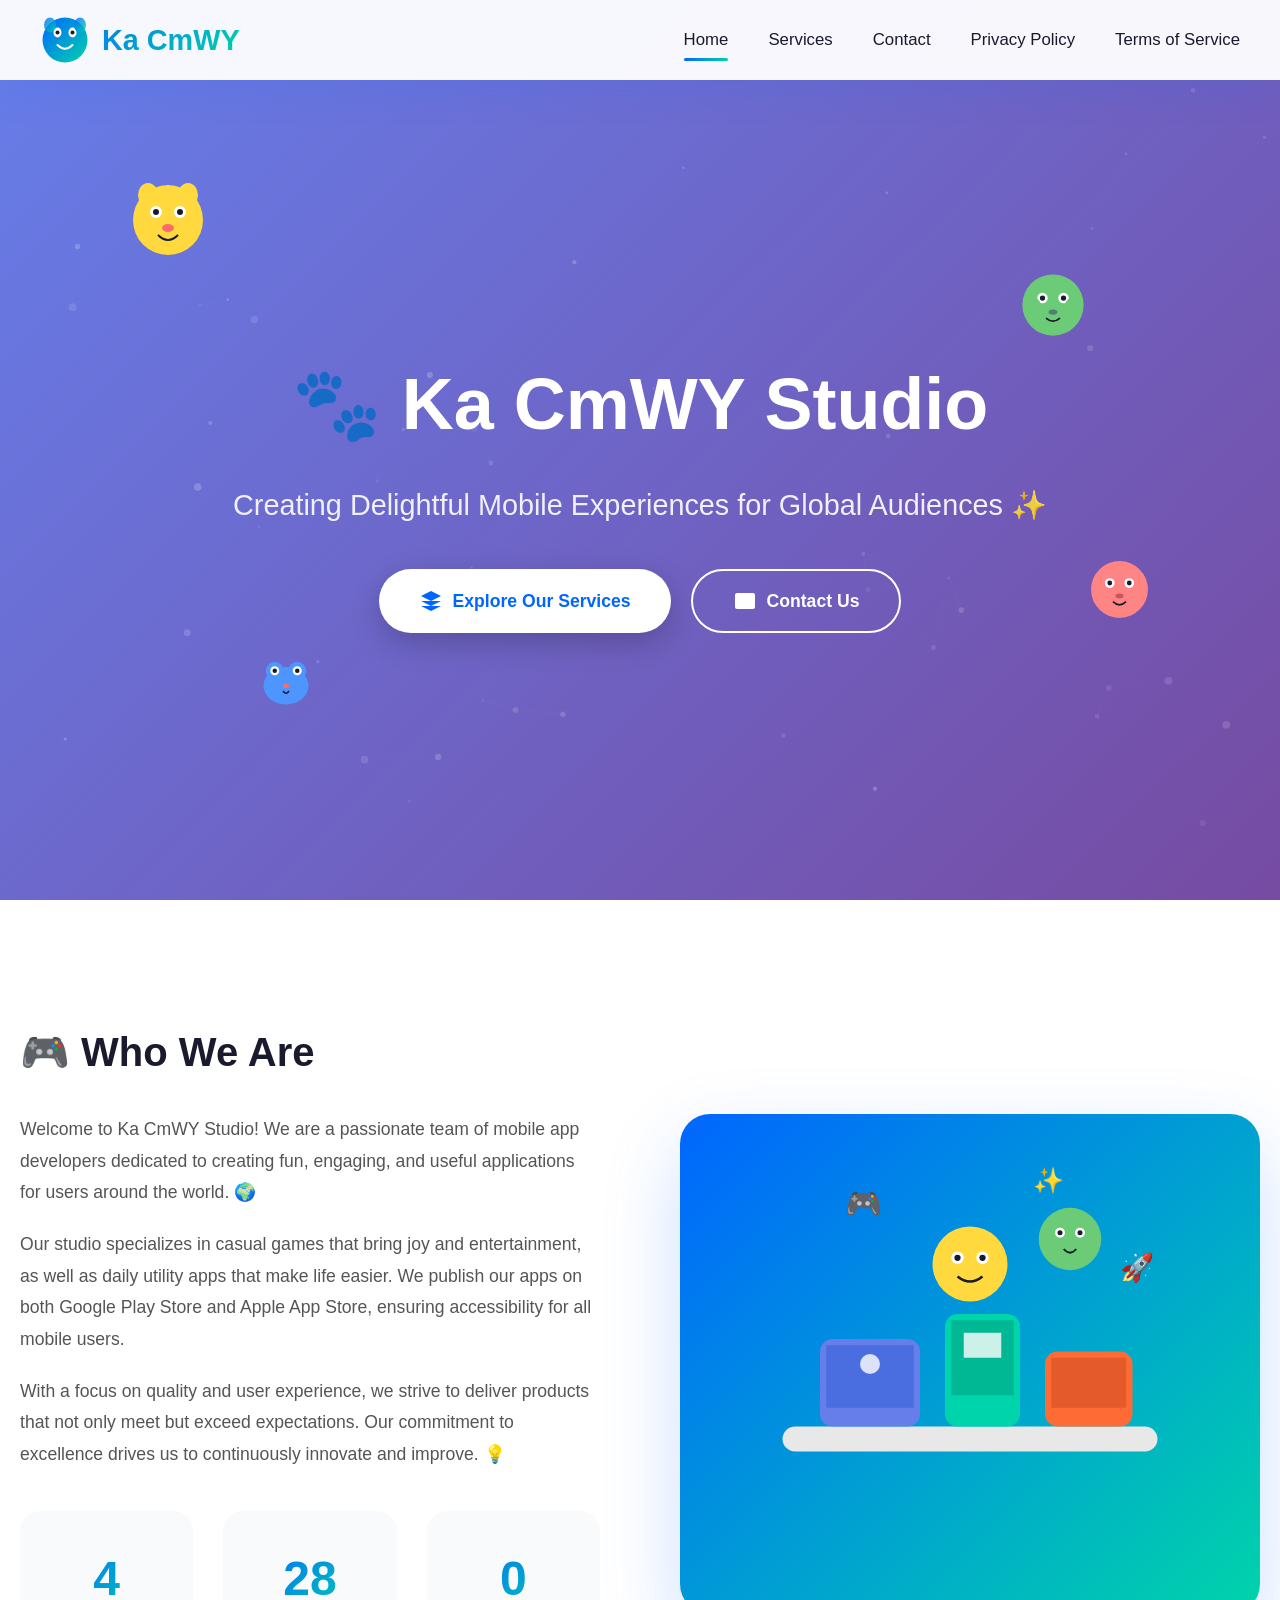
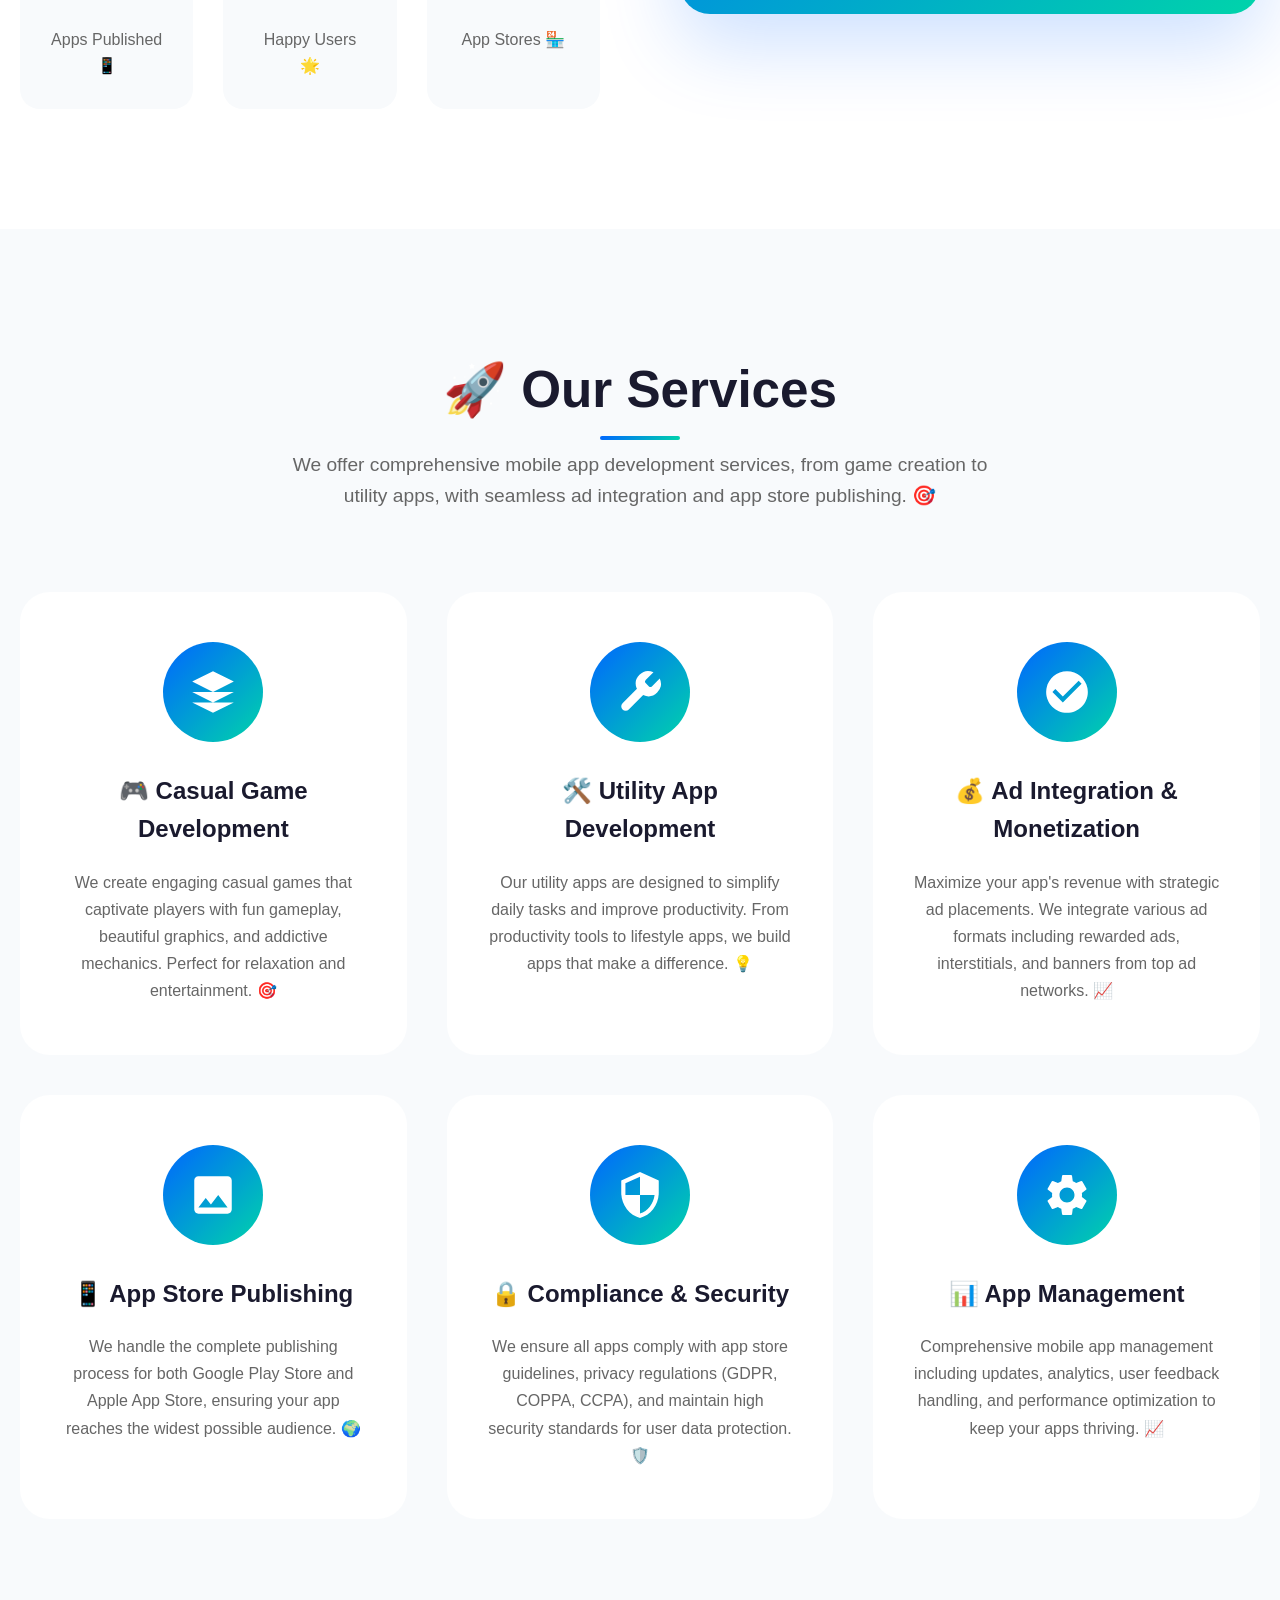
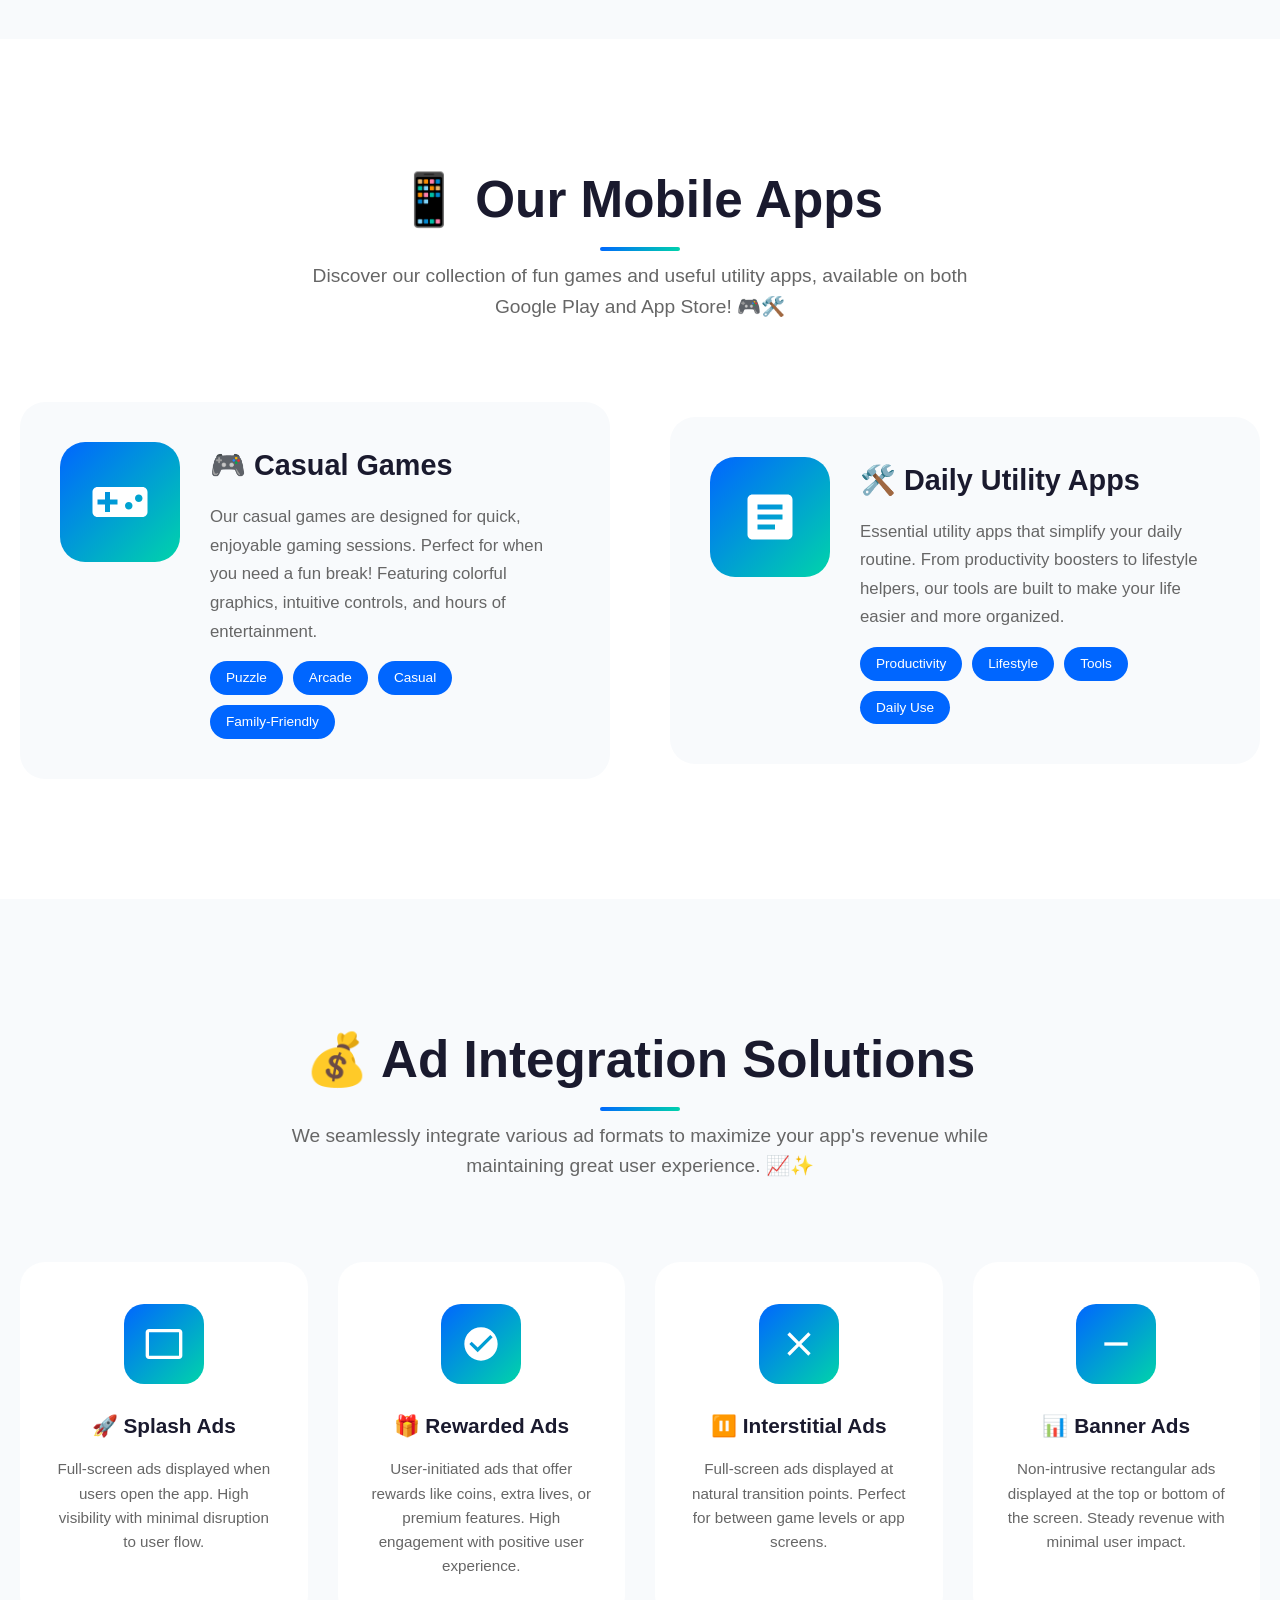
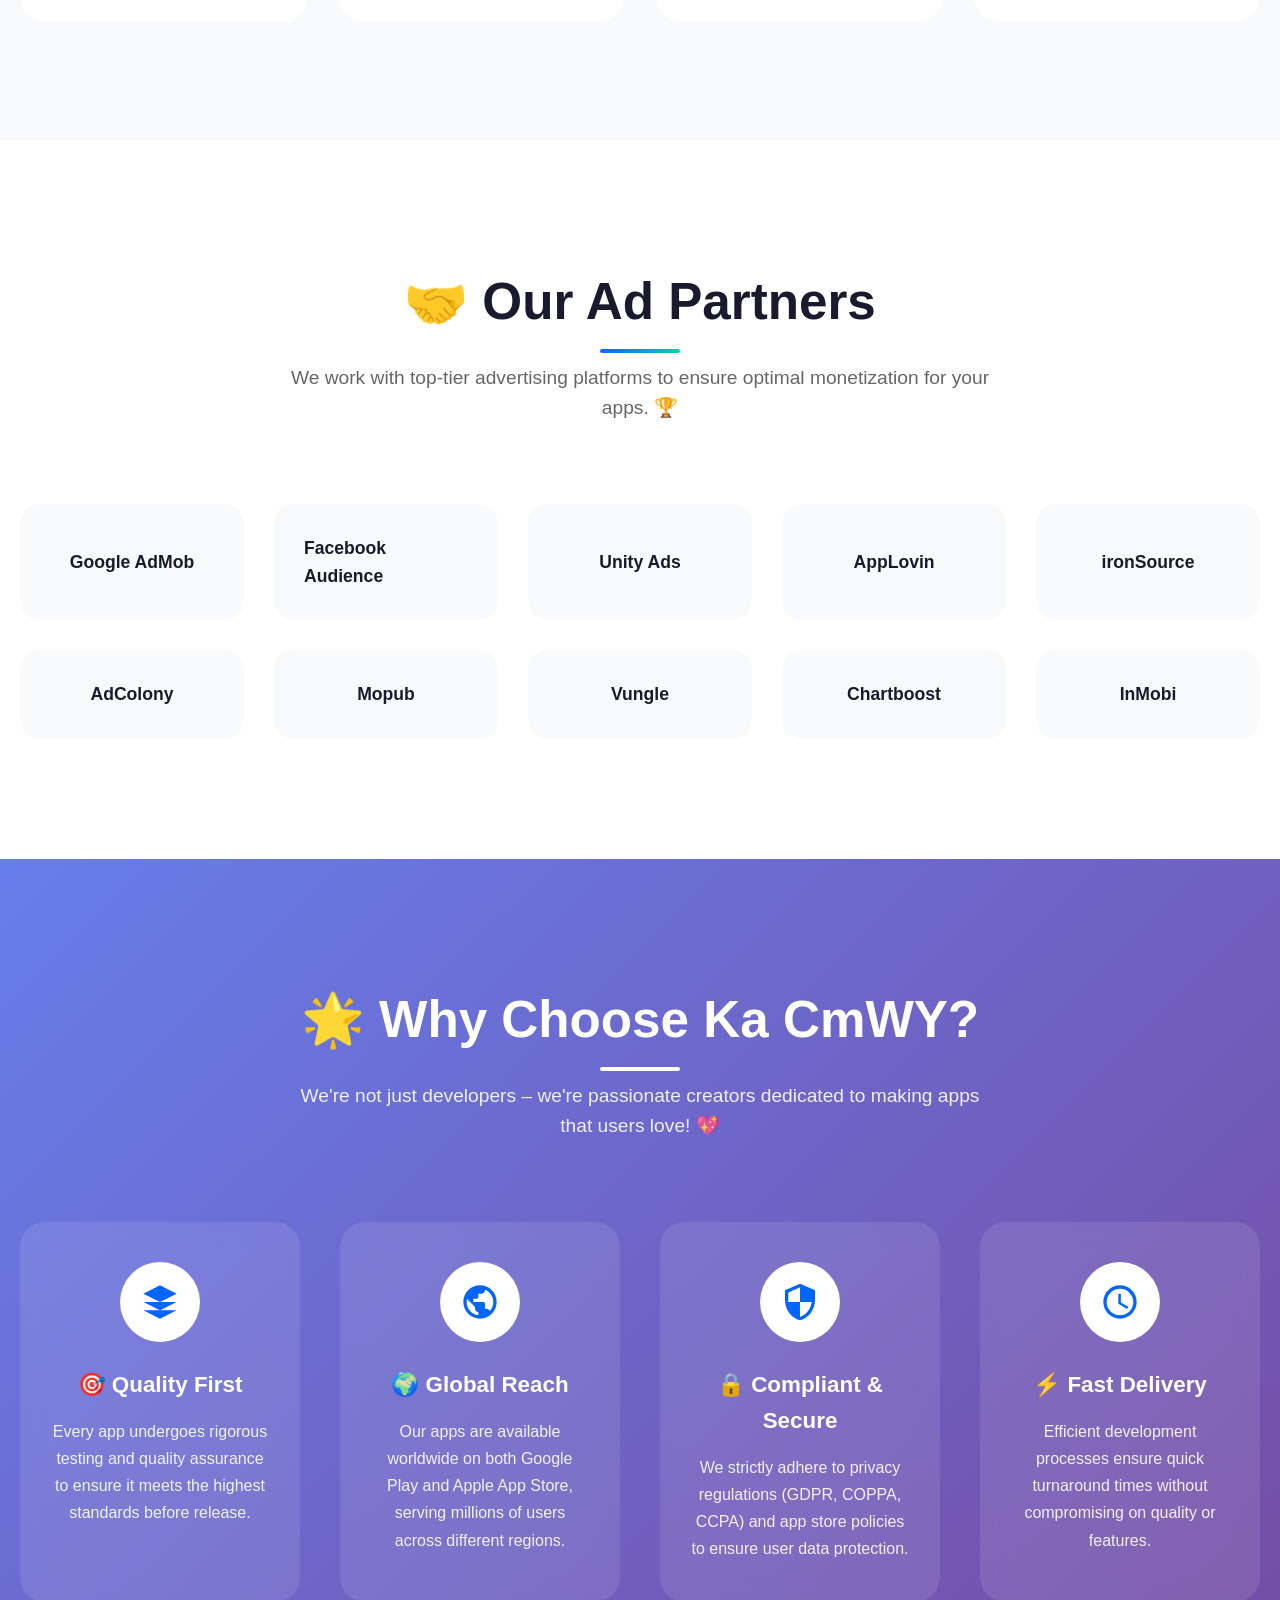
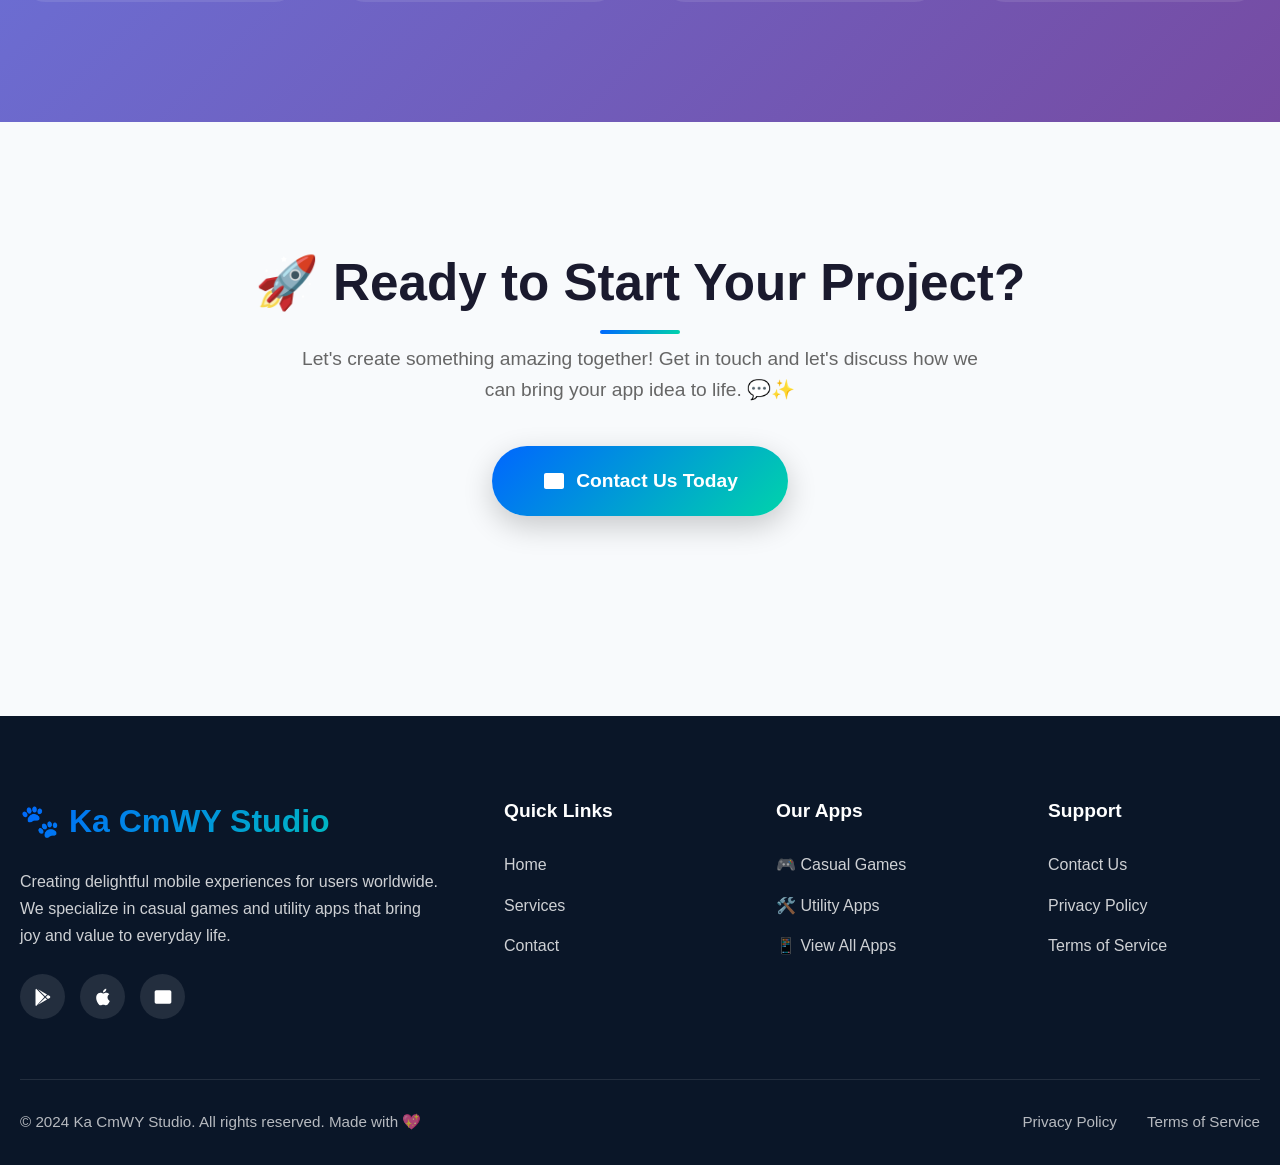
==== commit 989722ab: "Update domain from gwaosia.com to kacmwy.com" ====
--- a/index.html
+++ b/index.html
@@ -10,20 +10,20 @@
     
     <!-- Open Graph / Facebook -->
     <meta property="og:type" content="website">
-    <meta property="og:url" content="https://gwaosia.com/">
+    <meta property="og:url" content="https://kacmwy.com/">
     <meta property="og:title" content="Ka CmWY Studio - Creative Mobile App Development">
     <meta property="og:description" content="Ka CmWY Studio - Creative mobile app development studio specializing in casual games and daily utility apps.">
-    <meta property="og:image" content="https://gwaosia.com/images/og-image.png">
+    <meta property="og:image" content="https://kacmwy.com/images/og-image.png">
     
     <!-- Twitter -->
     <meta name="twitter:card" content="summary_large_image">
-    <meta name="twitter:url" content="https://gwaosia.com/">
+    <meta name="twitter:url" content="https://kacmwy.com/">
     <meta name="twitter:title" content="Ka CmWY Studio - Creative Mobile App Development">
     <meta name="twitter:description" content="Ka CmWY Studio - Creative mobile app development studio specializing in casual games and daily utility apps.">
-    <meta name="twitter:image" content="https://gwaosia.com/images/og-image.png">
+    <meta name="twitter:image" content="https://kacmwy.com/images/og-image.png">
     
     <!-- Canonical URL -->
-    <link rel="canonical" href="https://gwaosia.com/">
+    <link rel="canonical" href="https://kacmwy.com/">
     
     <title>Ka CmWY Studio - Creative Mobile App Development</title>
     
@@ -39,8 +39,8 @@
         "@context": "https://schema.org",
         "@type": "Organization",
         "name": "Ka CmWY Studio",
-        "url": "https://gwaosia.com/",
-        "logo": "https://gwaosia.com/images/logo.svg",
+        "url": "https://kacmwy.com/",
+        "logo": "https://kacmwy.com/images/logo.svg",
         "description": "Creative mobile app development studio specializing in casual games and daily utility apps.",
         "email": "kiann@arthurwisdom.lol",
         "sameAs": [
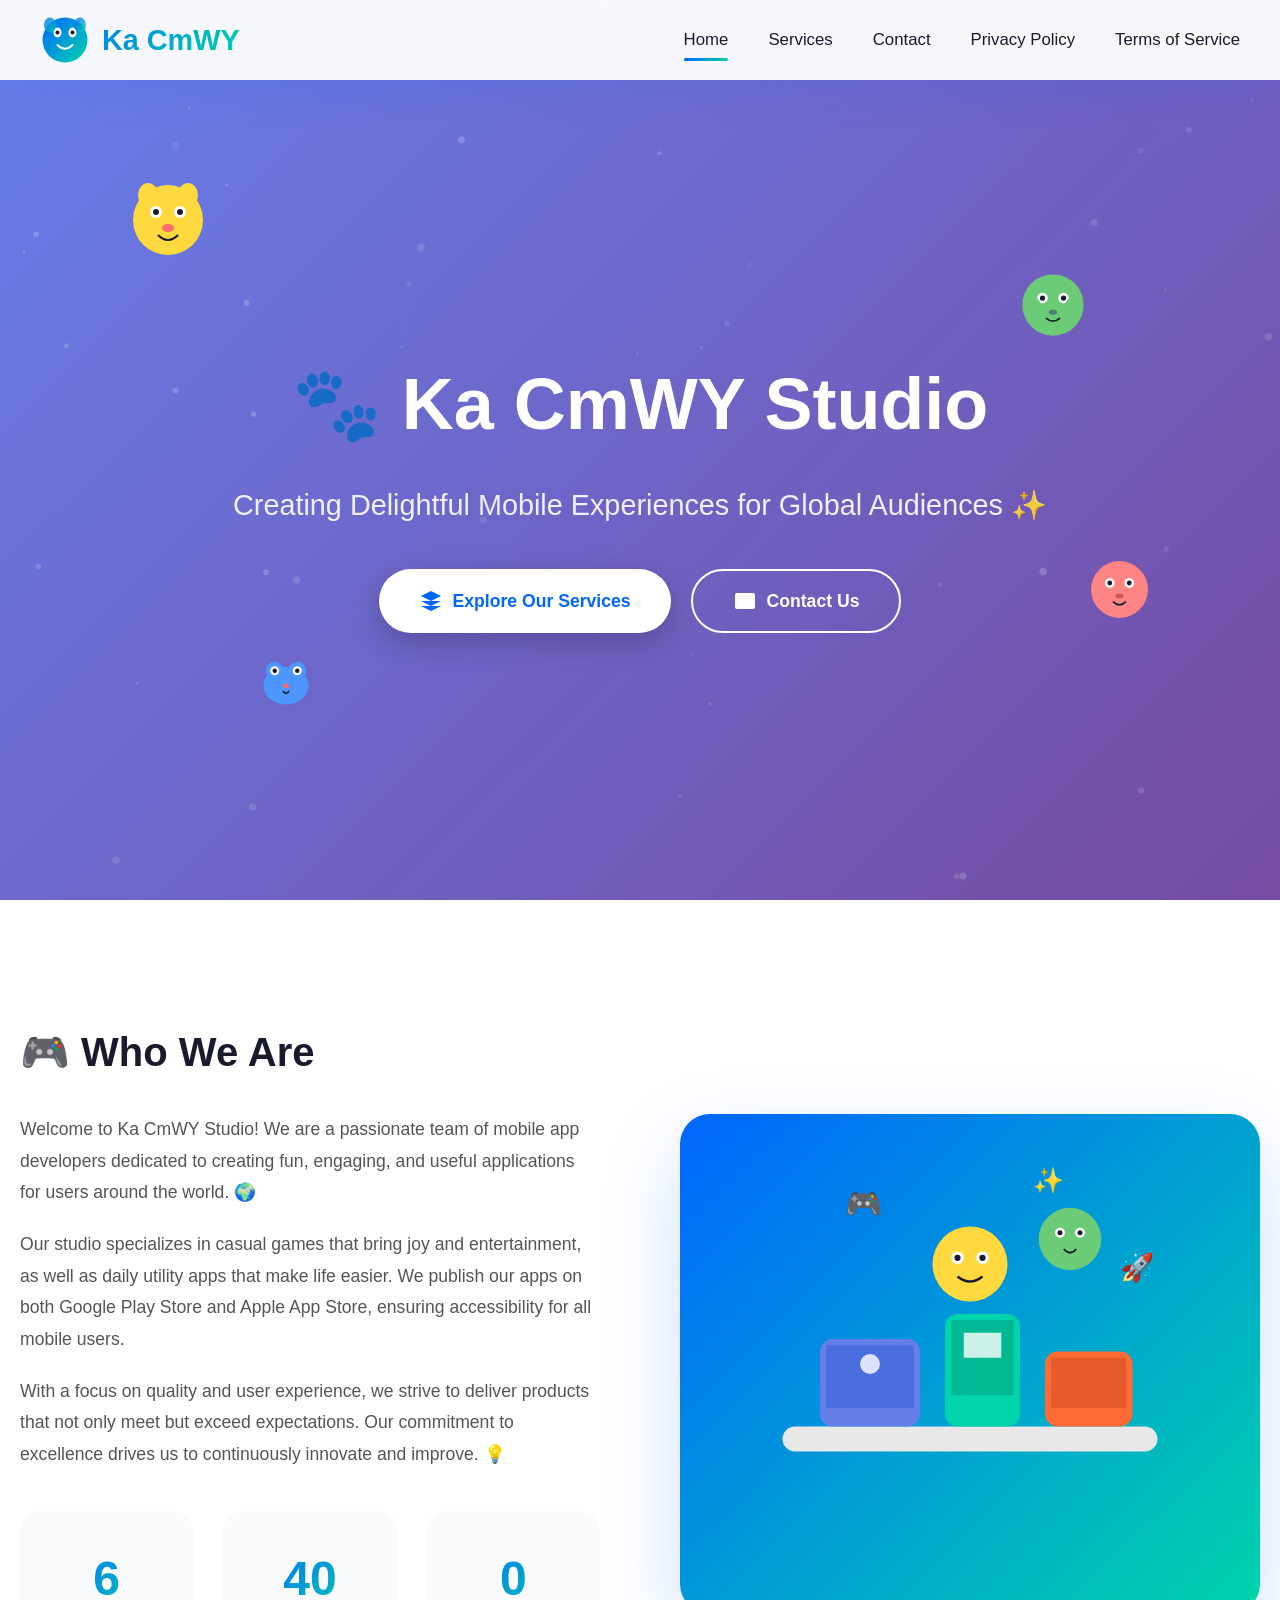
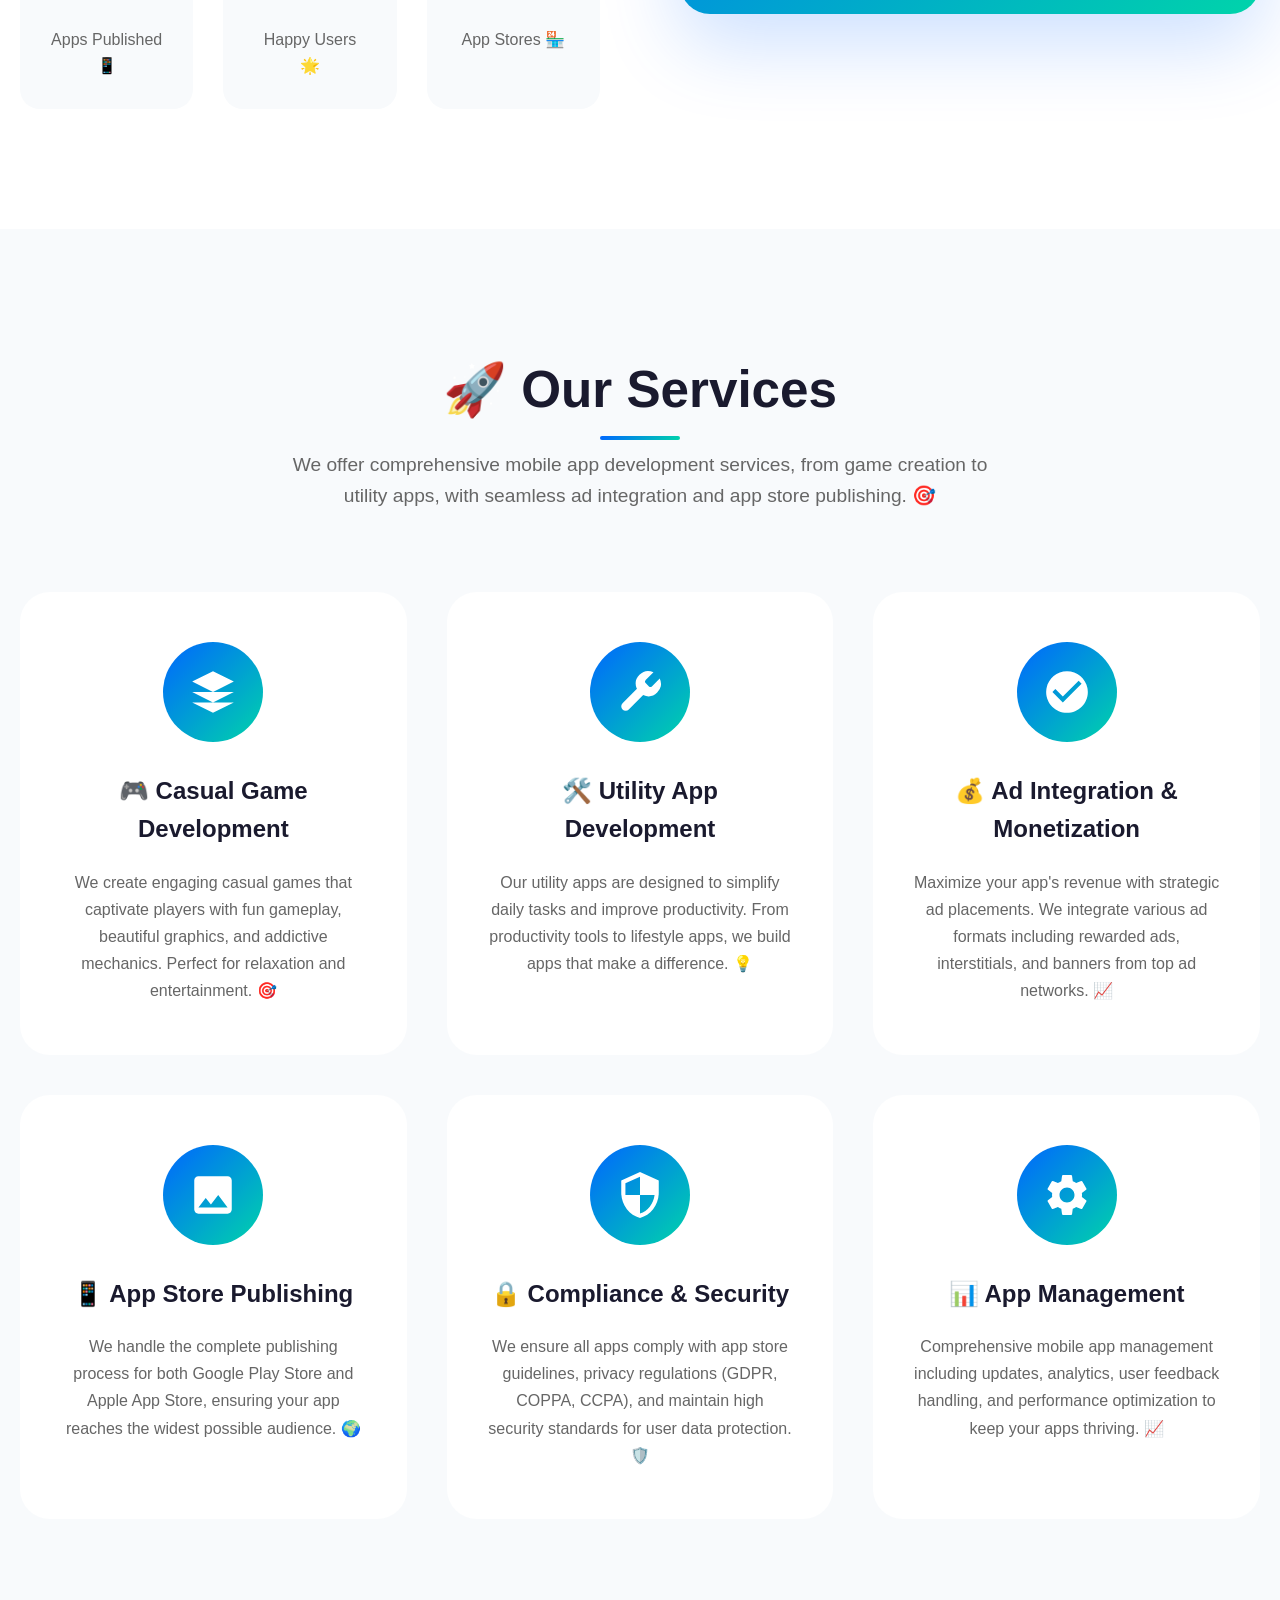
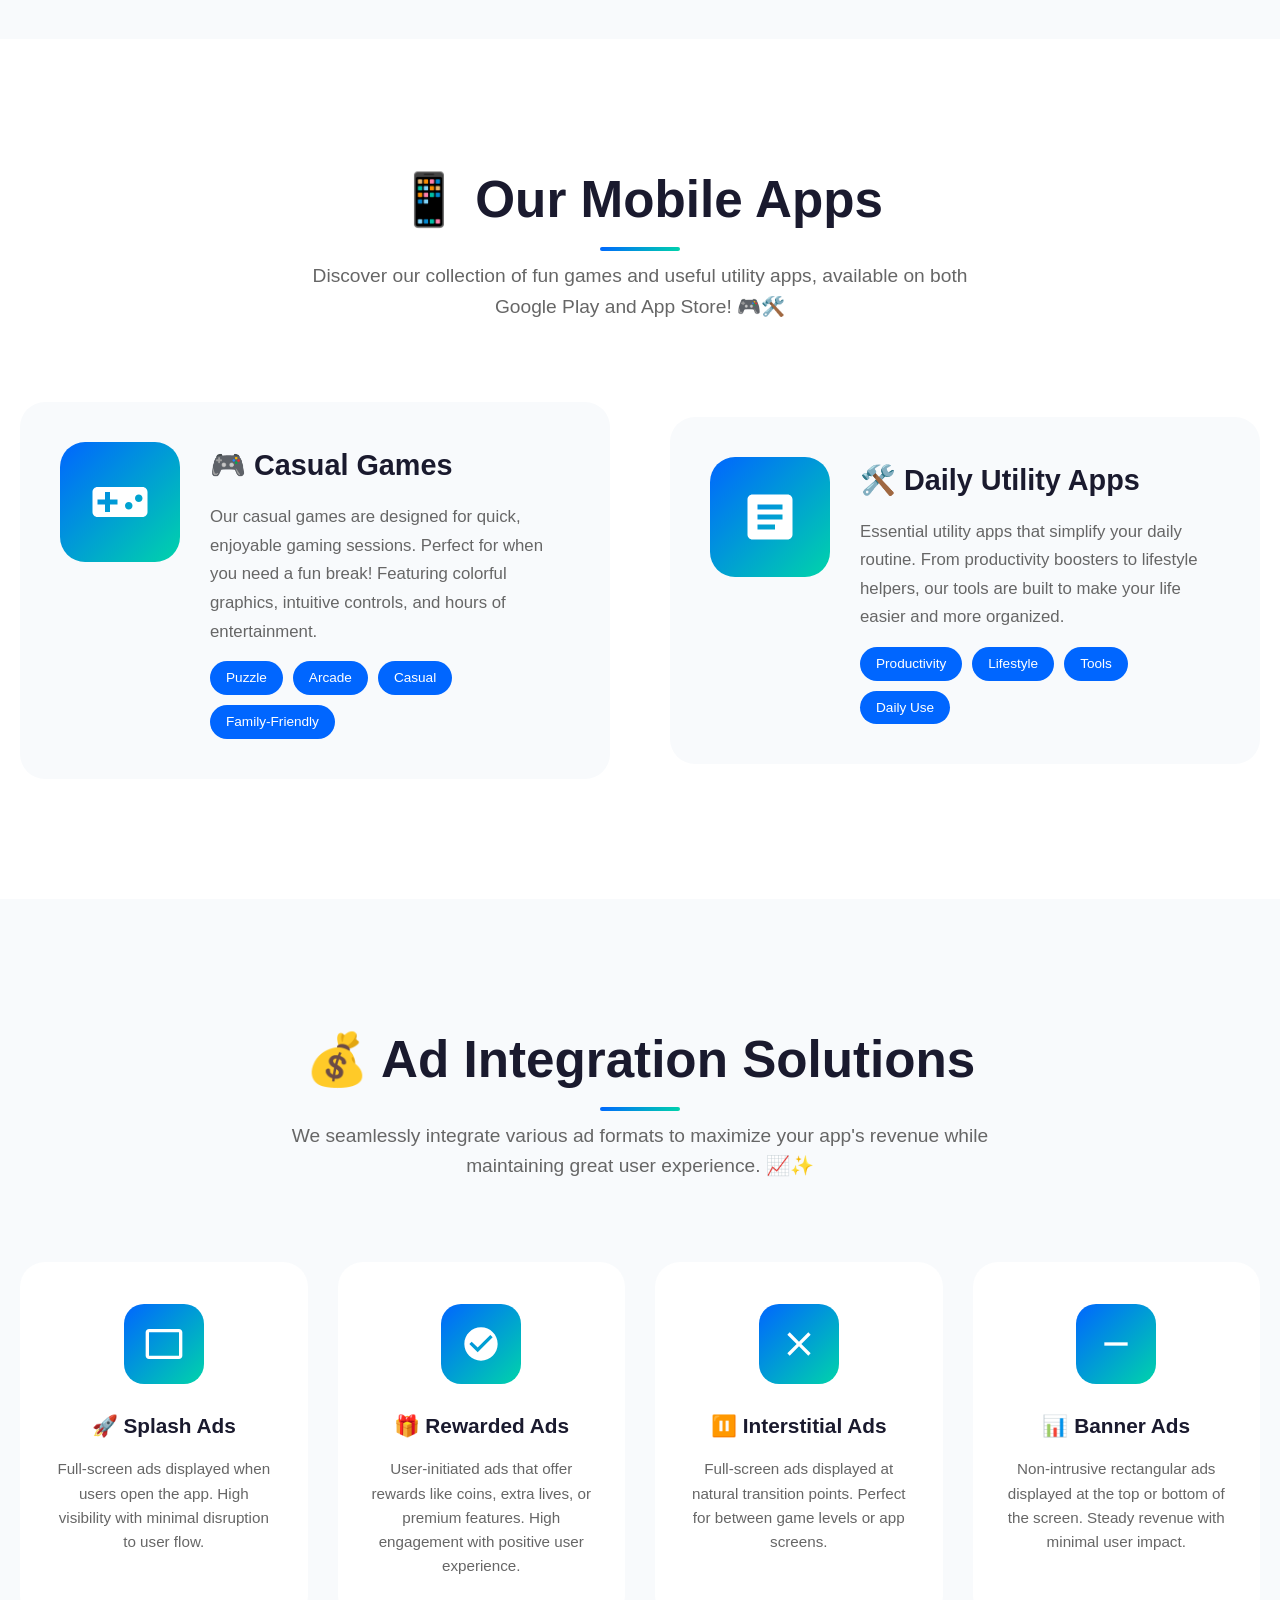
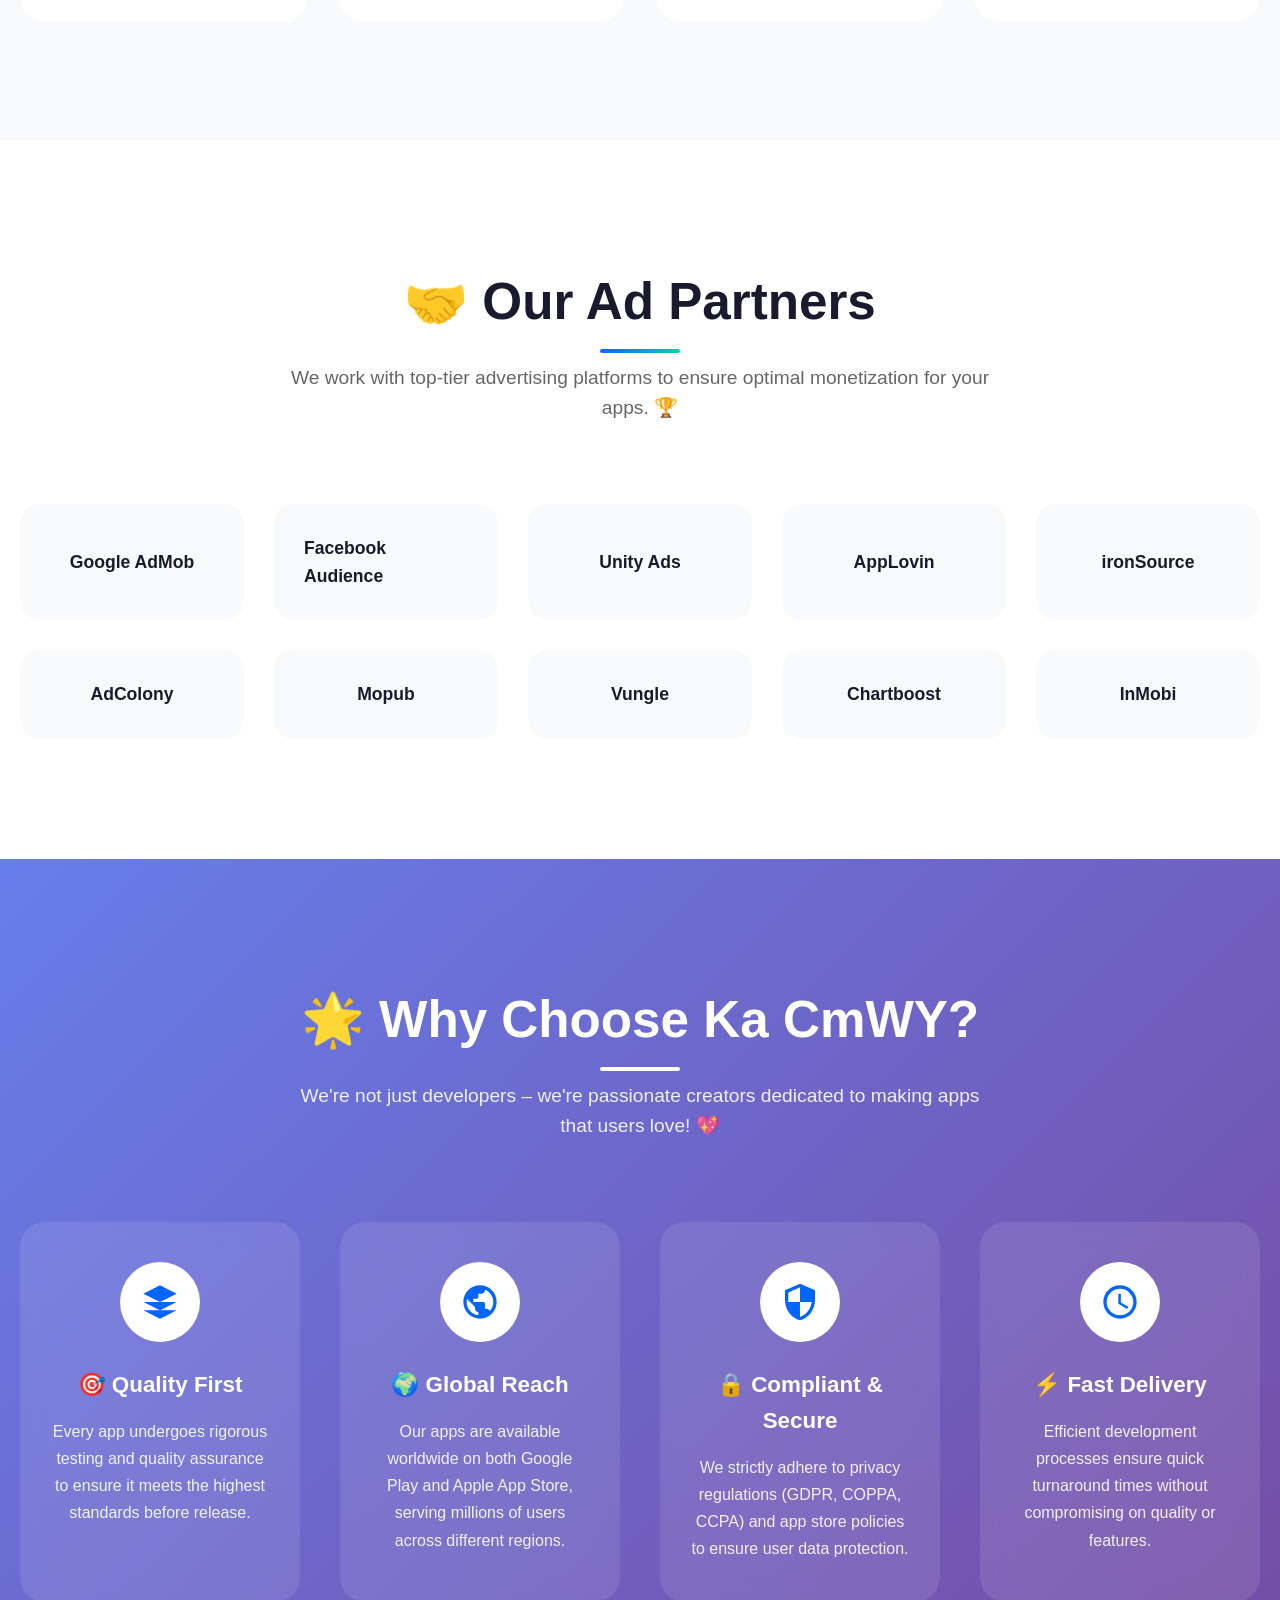
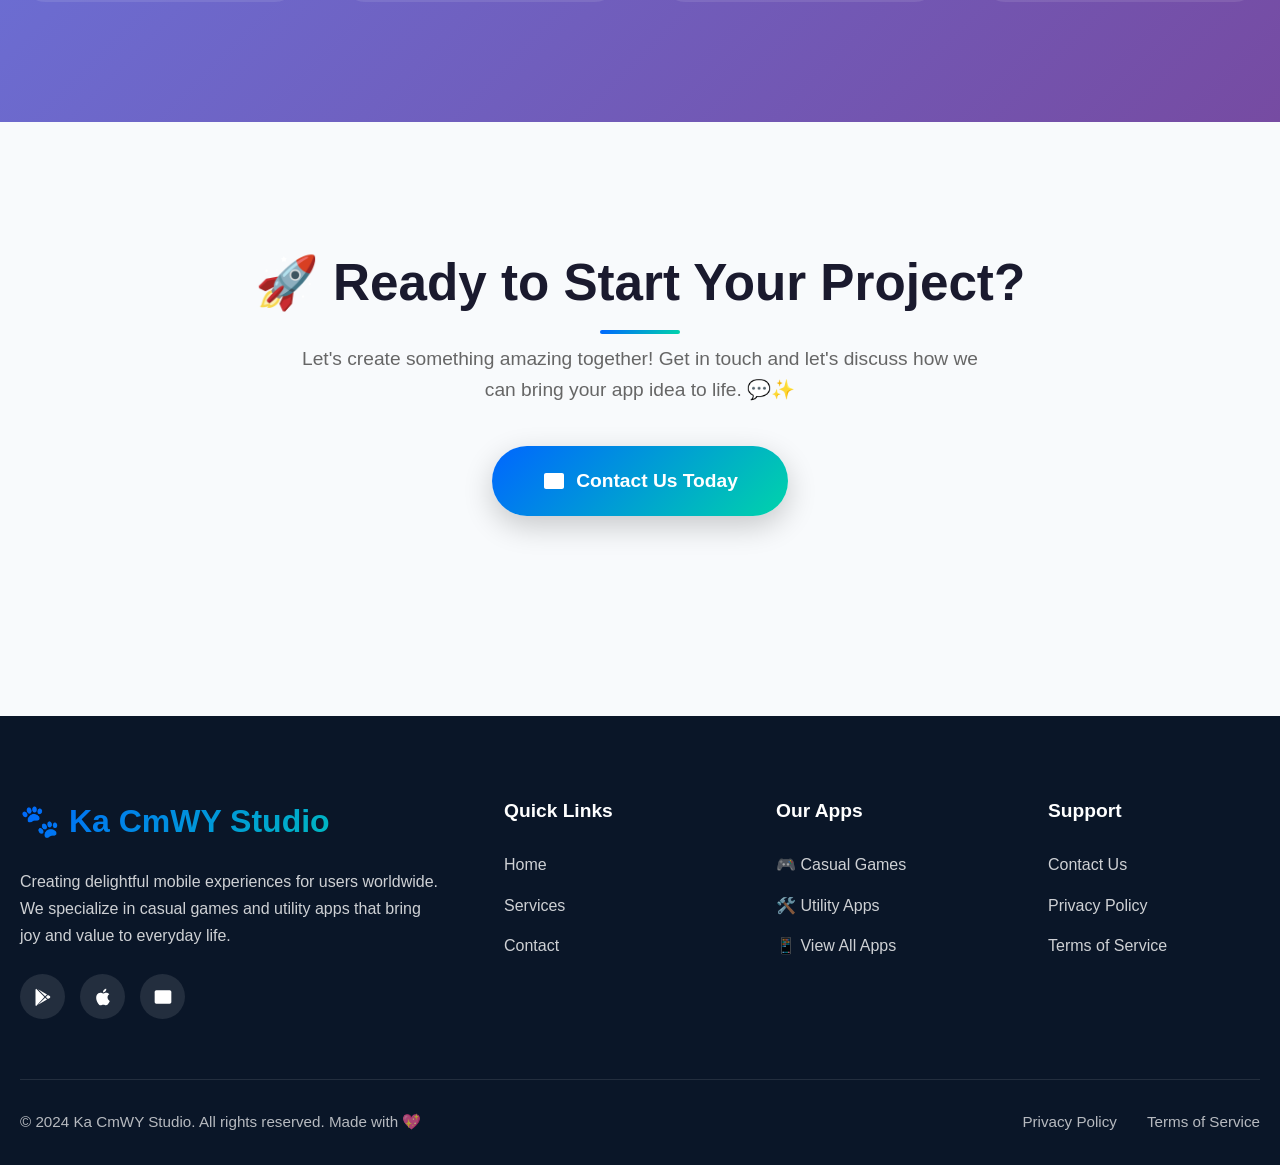
==== commit 3020c6b3: "Add HSTS header for HTTPS enforcement" ====
--- a/index.html
+++ b/index.html
@@ -3,6 +3,7 @@
 <head>
     <meta charset="UTF-8">
     <meta name="viewport" content="width=device-width, initial-scale=1.0">
+    <meta http-equiv="Strict-Transport-Security" content="max-age=31536000; includeSubDomains; preload">
     <meta name="description" content="Ka CmWY Studio - Creative mobile app development studio specializing in casual games and daily utility apps. Published on Google Play and App Store.">
     <meta name="keywords" content="mobile app development, casual games, utility apps, Android apps, iOS apps, Google Play, App Store, game development">
     <meta name="author" content="Ka CmWY Studio">
